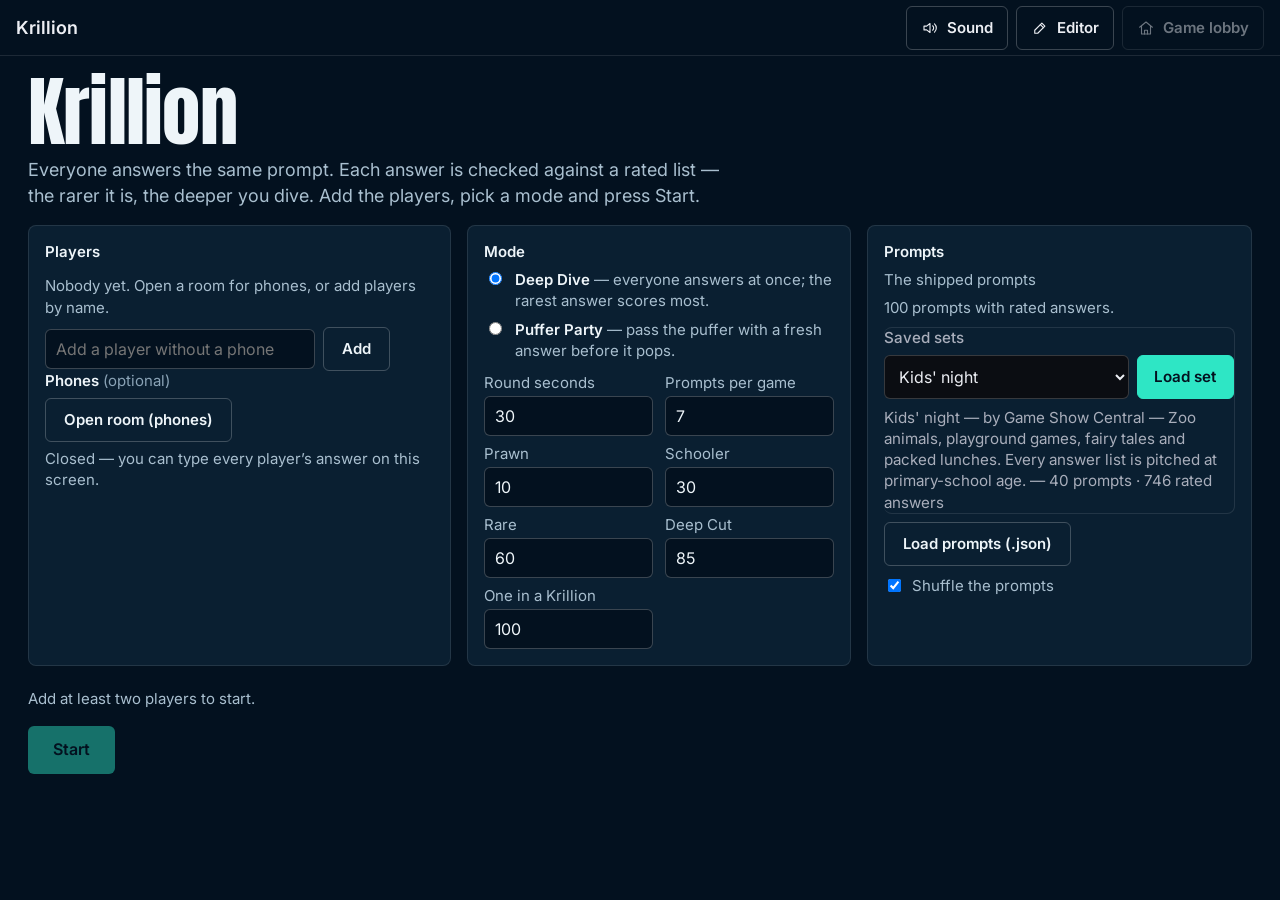
==== index.html @ b90cae28 "chore: import Krillion from Game-Show-Central @9c9d5ec as a standalone baseline Game files moved to " ====
<!DOCTYPE html>
<html lang="en">
<head>
  <meta charset="UTF-8">
  <meta name="viewport" content="width=device-width, initial-scale=1.0">
  <title>Krillion</title>
  <meta name="description" content="A party game of rare answers: everyone answers the same prompt and every answer is graded against a rated list, from Prawn to One in a Krillion. Phones optional. Bring your own prompts as JSON.">
  <link rel="preconnect" href="https://fonts.googleapis.com">
  <link rel="preconnect" href="https://fonts.gstatic.com" crossorigin>
  <link href="https://fonts.googleapis.com/css2?family=Anton&family=Inter:wght@400;500;600&display=swap" rel="stylesheet">
  <link rel="stylesheet" href="shared/theme.css">
  <link rel="stylesheet" href="css/kr.css">
  <link rel="stylesheet" href="css/kr-phone.css">
</head>
<body data-gsc-game="krillion">

  <header class="kr-bar gsc-toolbar">
    <h1 class="kr-bar-title gsc-toolbar-title">Krillion</h1>
    <div class="kr-bar-actions gsc-toolbar-actions">
      <span id="kr-room-chip" class="kr-chip hidden"></span>
      <button id="btn-sound" class="kr-btn kr-btn-line kr-bar-btn gsc-toolbar-btn" type="button" aria-pressed="true">Sound</button>
      <button id="btn-editor" class="kr-btn kr-btn-line kr-bar-btn gsc-toolbar-btn" type="button">Editor</button>
      <button id="btn-game-lobby" class="kr-btn kr-btn-line kr-bar-btn gsc-toolbar-btn" type="button">Game lobby</button>
    </div>
  </header>

  <p id="kr-error" class="kr-error hidden" role="alert"></p>

  <main id="kr-main">

    <!-- ===================== Setup ===================== -->
    <section id="screen-setup" class="kr-screen kr-setup">
      <div class="kr-setup-head">
        <h2 class="kr-hero">Krillion</h2>
        <p class="kr-lede">Everyone answers the same prompt. Each answer is checked against a rated list &mdash;
          the rarer it is, the deeper you dive. Add the players, pick a mode and press Start.</p>
      </div>

      <div class="kr-setup-cols">
        <div class="kr-panel">
          <h3 class="kr-label">Players <span id="kr-player-count" class="kr-count"></span></h3>
          <ul id="kr-player-list" class="kr-player-list"></ul>
          <form id="kr-add-form" class="kr-inline" autocomplete="off">
            <label class="visually-hidden" for="kr-add-name">Add a player without a phone</label>
            <input id="kr-add-name" class="kr-field" type="text" maxlength="24" placeholder="Add a player without a phone">
            <button class="kr-btn kr-btn-line" type="submit">Add</button>
          </form>
          <h3 class="kr-label">Phones <span class="kr-quiet">(optional)</span></h3>
          <div id="kr-room-controls" class="kr-inline">
            <button id="btn-open-room" class="kr-btn kr-btn-line" type="button">Open room (phones)</button>
          </div>
          <p id="kr-room-status" class="kr-hint">Closed &mdash; you can type every player&rsquo;s answer on this screen.</p>
          <p id="kr-join-note" class="kr-hint hidden">Players open <span id="kr-join-url" class="kr-mono"></span></p>
        </div>

        <div class="kr-panel">
          <h3 class="kr-label">Mode</h3>
          <div class="kr-modes" role="radiogroup" aria-label="Mode">
            <label class="kr-mode"><input id="kr-mode-deep" type="radio" name="kr-mode" value="deepDive">
              <span><strong>Deep Dive</strong> &mdash; everyone answers at once; the rarest answer scores most.</span></label>
            <label class="kr-mode"><input id="kr-mode-puffer" type="radio" name="kr-mode" value="puffer">
              <span><strong>Puffer Party</strong> &mdash; pass the puffer with a fresh answer before it pops.</span></label>
          </div>
          <div id="kr-rules-deep" class="kr-rules">
            <label class="kr-num">Round seconds <input id="kr-set-seconds" class="kr-field" type="number" min="5" max="300" inputmode="numeric"></label>
            <label class="kr-num">Prompts per game <input id="kr-set-prompts" class="kr-field" type="number" min="1" max="50" inputmode="numeric"></label>
          </div>
          <div id="kr-set-points" class="kr-rules kr-points" aria-label="Points per tier"></div>
          <div id="kr-rules-puffer" class="kr-rules hidden">
            <label class="kr-num">Hearts <input id="kr-set-hearts" class="kr-field" type="number" min="1" max="9" inputmode="numeric"></label>
            <label class="kr-num">Most hearts <input id="kr-set-max" class="kr-field" type="number" min="1" max="9" inputmode="numeric"></label>
            <label class="kr-num">Clock starts at (s) <input id="kr-set-start" class="kr-field" type="number" min="2" max="120" inputmode="numeric"></label>
            <label class="kr-num">Shortest clock (s) <input id="kr-set-floor" class="kr-field" type="number" min="1" max="120" inputmode="numeric"></label>
            <label class="kr-num">Meter for a heart <input id="kr-set-meter" class="kr-field" type="number" min="1" max="1000" inputmode="numeric"></label>
            <label class="kr-num">Round cap (0 = none) <input id="kr-set-cap" class="kr-field" type="number" min="0" max="200" inputmode="numeric"></label>
          </div>
        </div>

        <div class="kr-panel">
          <h3 class="kr-label">Prompts</h3>
          <p id="kr-source" class="kr-hint">Loading prompts&hellip;</p>
          <p id="kr-prompt-count" class="kr-hint"></p>
          <div id="kr-library" class="kr-library"></div>
          <div class="kr-inline">
            <button id="btn-load-json" class="kr-btn kr-btn-line" type="button">Load prompts (.json)</button>
            <input id="kr-file" class="visually-hidden" type="file" accept="application/json,.json">
          </div>
          <label class="kr-check"><input id="kr-set-shuffle" type="checkbox"> Shuffle the prompts</label>
        </div>
      </div>

      <p id="kr-setup-warn" class="kr-hint kr-warn" role="status"></p>
      <div class="kr-actions">
        <button id="btn-resume" class="kr-btn kr-btn-line kr-btn-lg hidden" type="button">Resume the game</button>
        <button id="btn-start" class="kr-btn kr-btn-primary kr-btn-lg" type="button">Start</button>
      </div>
    </section>

    <!-- ===================== Deep Dive: the prompt before the clock ===================== -->
    <section id="screen-intro" class="kr-screen kr-center hidden">
      <p id="kr-intro-round" class="kr-meta">&nbsp;</p>
      <p id="kr-intro-text" class="kr-prompt">&nbsp;</p>
      <p class="kr-hint">Read the prompt out, then start the clock. Every answer stays hidden until the round closes.</p>
      <div class="kr-actions">
        <button id="btn-open" class="kr-btn kr-btn-primary kr-btn-lg" type="button">Start the clock</button>
        <button id="btn-swap" class="kr-btn kr-btn-line" type="button">Different prompt</button>
        <button id="btn-intro-undo" class="kr-btn kr-btn-line" type="button" data-gsc-icon="undo">Undo</button>
        <button id="btn-intro-finish" class="kr-btn kr-btn-quiet" type="button">End game</button>
      </div>
    </section>

    <!-- ===================== Deep Dive: answers coming in ===================== -->
    <section id="screen-prompt" class="kr-screen hidden">
      <div class="kr-prompt-row">
        <div class="kr-prompt-main">
          <p id="kr-prompt-round" class="kr-meta">&nbsp;</p>
          <p id="kr-prompt-text" class="kr-prompt">&nbsp;</p>
        </div>
        <div class="kr-clock-box">
          <p id="kr-clock" class="kr-clock" aria-live="off">30</p>
          <div class="kr-clock-track"><div id="kr-clock-bar" class="kr-clock-bar"></div></div>
          <p id="kr-answered" class="kr-answered" role="status" aria-live="polite">0 / 0 answered</p>
        </div>
      </div>
      <ul id="kr-chips" class="kr-chips" aria-label="Who has answered"></ul>
      <aside id="kr-plist-box" class="kr-list hidden" aria-label="The rated answer list">
        <h3 class="kr-label">The rated list <span class="kr-quiet">&mdash; everyone on a shared screen can see this</span></h3>
        <ul id="kr-plist" class="kr-list-items"></ul>
      </aside>
      <form id="kr-type-form" class="kr-type" autocomplete="off">
        <label class="kr-type-label" for="kr-type-who">Type an answer for</label>
        <select id="kr-type-who" class="kr-field"></select>
        <label class="visually-hidden" for="kr-type-text">Their answer</label>
        <input id="kr-type-text" class="kr-field kr-type-text" type="text" maxlength="40" spellcheck="false" placeholder="Their answer">
        <button class="kr-btn kr-btn-line" type="submit">Lock it in</button>
        <label class="kr-check"><input id="kr-hide-typing" type="checkbox"> Hide what I type</label>
      </form>
      <div class="kr-actions">
        <button id="btn-close" class="kr-btn kr-btn-primary kr-btn-lg" type="button">Close the answers</button>
        <button id="btn-pause" class="kr-btn kr-btn-line" type="button">Pause the clock</button>
        <button id="btn-plist" class="kr-btn kr-btn-line" type="button" aria-pressed="false">Show the rated list</button>
        <button id="btn-prompt-undo" class="kr-btn kr-btn-line" type="button" data-gsc-icon="undo">Undo</button>
        <button id="btn-prompt-finish" class="kr-btn kr-btn-quiet" type="button">End game</button>
      </div>
    </section>

    <!-- ===================== Deep Dive: judge, then surface to abyss ===================== -->
    <section id="screen-reveal" class="kr-screen hidden">
      <div class="kr-reveal-head">
        <p id="kr-reveal-text" class="kr-prompt-sm">&nbsp;</p>
        <p id="kr-reveal-state" class="kr-meta" role="status" aria-live="polite">&nbsp;</p>
        <p id="kr-tally" class="kr-tally">&nbsp;</p>
      </div>
      <div class="kr-reveal-body">
        <section id="kr-queue-box" class="kr-queue hidden" aria-label="Judge's review">
          <h3 class="kr-label">Not on the list &mdash; your ruling <span id="kr-queue-count" class="kr-count"></span></h3>
          <ul id="kr-queue" class="kr-queue-list"></ul>
        </section>
        <ol id="kr-groups" class="kr-groups" aria-label="Answers"></ol>
        <aside id="kr-list-box" class="kr-list hidden" aria-label="The rated answer list">
          <h3 class="kr-label">The rated list</h3>
          <ul id="kr-list" class="kr-list-items"></ul>
        </aside>
      </div>
      <div id="kr-reef" class="kr-reef kr-reef-strip" aria-label="Depth"></div>
      <div class="kr-actions">
        <button id="btn-reveal" class="kr-btn kr-btn-primary kr-btn-lg" type="button">Reveal the next answer</button>
        <button id="btn-list" class="kr-btn kr-btn-line" type="button" aria-pressed="false">Show the rated list</button>
        <button id="btn-reveal-undo" class="kr-btn kr-btn-line" type="button" data-gsc-icon="undo">Undo</button>
        <button id="btn-reveal-finish" class="kr-btn kr-btn-quiet" type="button">End game</button>
      </div>
    </section>

    <!-- ===================== Deep Dive: depth board ===================== -->
    <section id="screen-depth" class="kr-screen hidden">
      <div class="kr-depth-head">
        <h2 id="kr-depth-title" class="kr-title">Depth board</h2>
        <p id="kr-depth-sub" class="kr-meta">&nbsp;</p>
        <p id="kr-depth-tally" class="kr-tally">&nbsp;</p>
      </div>
      <div id="kr-depth-reef" class="kr-reef kr-reef-full" aria-label="Depth board" aria-live="polite"></div>
      <div class="kr-actions">
        <button id="btn-next-prompt" class="kr-btn kr-btn-primary kr-btn-lg" type="button">Next prompt</button>
        <button id="btn-depth-undo" class="kr-btn kr-btn-line" type="button" data-gsc-icon="undo">Undo</button>
        <button id="btn-depth-finish" class="kr-btn kr-btn-quiet" type="button">End game</button>
      </div>
    </section>

    <!-- ===================== Puffer Party ===================== -->
    <section id="screen-puffer" class="kr-screen hidden">
      <div class="kr-puffer">
        <div id="kr-ring" class="kr-ring" aria-label="The ring">
          <div class="kr-ring-centre">
            <p id="kr-pclock" class="kr-clock">12</p>
            <p id="kr-pholder" class="kr-pholder" aria-live="polite">&nbsp;</p>
          </div>
        </div>
        <div class="kr-puffer-side">
          <p id="kr-pround" class="kr-meta">&nbsp;</p>
          <p id="kr-ptext" class="kr-prompt-sm">&nbsp;</p>
          <p id="kr-pnotice" class="kr-notice" role="status" aria-live="polite">&nbsp;</p>
          <div id="kr-pending" class="kr-pending hidden">
            <p id="kr-pending-text" class="kr-pending-text">&nbsp;</p>
            <div id="kr-pending-tiers" class="kr-tier-buttons"></div>
          </div>
          <form id="kr-ptype-form" class="kr-inline" autocomplete="off">
            <label class="visually-hidden" for="kr-ptype-text">The holder's answer</label>
            <input id="kr-ptype-text" class="kr-field" type="text" maxlength="40" spellcheck="false" placeholder="Type the holder's answer">
            <button class="kr-btn kr-btn-line" type="submit">Submit</button>
          </form>
          <h3 class="kr-label">Used this round <span id="kr-used-count" class="kr-count"></span></h3>
          <ul id="kr-used" class="kr-used"></ul>
        </div>
      </div>
      <div class="kr-actions">
        <button id="btn-pstart" class="kr-btn kr-btn-primary kr-btn-lg" type="button">Start the clock</button>
        <button id="btn-pnext" class="kr-btn kr-btn-primary kr-btn-lg" type="button">Next round</button>
        <button id="btn-pop" class="kr-btn kr-btn-danger" type="button">Pop</button>
        <button id="btn-ppause" class="kr-btn kr-btn-line" type="button">Pause the clock</button>
        <button id="btn-pundo" class="kr-btn kr-btn-line" type="button" data-gsc-icon="undo">Undo</button>
        <button id="btn-pfinish" class="kr-btn kr-btn-quiet" type="button">End game</button>
      </div>
    </section>

    <!-- ===================== Result ===================== -->
    <section id="screen-result" class="kr-screen kr-center hidden">
      <p id="kr-result-kicker" class="kr-meta">&nbsp;</p>
      <h2 id="kr-winner" class="kr-hero">&nbsp;</h2>
      <p id="kr-winner-sub" class="kr-lede">&nbsp;</p>
      <ol id="kr-standings" class="kr-standings" aria-live="polite"></ol>
      <div class="kr-actions">
        <button id="btn-new-game" class="kr-btn kr-btn-primary kr-btn-lg" type="button">New game</button>
        <button id="btn-result-undo" class="kr-btn kr-btn-line" type="button" data-gsc-icon="undo">Undo</button>
      </div>
    </section>

    <!-- ===================== Editor ===================== -->
    <section id="screen-editor" class="kr-screen kr-editor hidden" role="dialog" aria-label="Prompt editor" aria-modal="false">
      <div class="kr-editor-bar">
        <h2 class="kr-label kr-editor-title">Prompt editor</h2>
        <div class="kr-inline">
          <button id="btn-editor-use" class="kr-btn kr-btn-primary" type="button">Use in game</button>
          <button id="btn-editor-download" class="kr-btn kr-btn-line" type="button">Download JSON</button>
          <button id="btn-editor-library" class="kr-btn kr-btn-line" type="button">Download for the library</button>
          <button id="btn-editor-import" class="kr-btn kr-btn-line" type="button">Import judged answers</button>
          <button id="btn-editor-reset" class="kr-btn kr-btn-quiet" type="button">Reset to shipped</button>
          <button id="btn-editor-blank" class="kr-btn kr-btn-quiet" type="button">Start blank</button>
          <button id="btn-editor-close" class="kr-btn kr-btn-quiet" type="button">Close</button>
        </div>
      </div>
      <p id="kr-editor-msg" class="kr-error hidden" role="alert"></p>
      <p id="kr-editor-warn" class="kr-hint" role="status"></p>
      <pre id="kr-editor-manifest" class="kr-manifest hidden" aria-label="Manifest line to paste"></pre>
      <div class="kr-editor-grid">
        <div class="kr-editor-col">
          <label class="kr-num">Title <input id="kr-ed-title" class="kr-field" type="text" maxlength="80"></label>
          <label class="kr-num">Mode
            <select id="kr-ed-mode" class="kr-field"><option value="deepDive">Deep Dive</option><option value="puffer">Puffer Party</option></select></label>
          <label class="kr-num">Round seconds <input id="kr-ed-seconds" class="kr-field" type="number" min="5" max="300"></label>
          <label class="kr-num">Prompts per game <input id="kr-ed-prompts" class="kr-field" type="number" min="1" max="50"></label>
          <h3 class="kr-label">Prompts <span id="kr-ed-count" class="kr-count"></span></h3>
          <ol id="kr-ed-list" class="kr-ed-list"></ol>
          <div class="kr-inline">
            <button id="btn-ed-add-prompt" class="kr-btn kr-btn-line kr-btn-sm" type="button">Add a prompt</button>
            <button id="btn-ed-del-prompt" class="kr-btn kr-btn-danger kr-btn-sm" type="button">Delete this prompt</button>
          </div>
        </div>
        <div class="kr-editor-col kr-editor-wide">
          <label class="kr-num">Prompt <input id="kr-ed-text" class="kr-field" type="text" maxlength="120"></label>
          <label class="kr-num">Category <input id="kr-ed-category" class="kr-field" type="text" maxlength="30"></label>
          <h3 class="kr-label">Rated answers <span id="kr-ed-answer-count" class="kr-count"></span></h3>
          <p class="kr-hint">One row per answer. Aliases are other spellings, comma separated. Cover every tier &mdash;
            common answers are Prawn, genuinely obscure ones are One in a Krillion.</p>
          <table class="kr-ed-table">
            <thead><tr><th scope="col">Answer</th><th scope="col">Aliases</th><th scope="col">Tier</th><th scope="col"><span class="visually-hidden">Remove</span></th></tr></thead>
            <tbody id="kr-ed-answers"></tbody>
          </table>
          <button id="btn-ed-add-answer" class="kr-btn kr-btn-line kr-btn-sm" type="button">Add an answer</button>
          <p class="kr-hint">The library workflow: press <strong>Download for the library</strong>, drop the file into
            <span class="kr-mono">games/krillion/sets/</span> and paste the line it gives you into
            <span class="kr-mono">sets/index.json</span>.</p>
        </div>
      </div>
    </section>

    <!-- ===================== Phone ===================== -->
    <section id="screen-phone" class="kr-screen kr-phone hidden">
      <div id="gsc-join"></div>
      <div id="kr-phone-card" class="kr-phone-card">
        <p id="kr-phone-kicker" class="kr-phone-kicker">Krillion</p>
        <p id="kr-phone-prompt" class="kr-phone-prompt" aria-live="polite">Waiting for the host&hellip;</p>
        <p id="kr-phone-clock" class="kr-phone-clock" aria-live="off"></p>
        <form id="kr-phone-form" class="kr-phone-form hidden" autocomplete="off">
          <label class="visually-hidden" for="kr-phone-text">Your answer</label>
          <input id="kr-phone-text" type="text" maxlength="40" autocomplete="off" spellcheck="false" placeholder="Your answer">
          <button id="btn-phone-send" class="kr-btn kr-btn-primary kr-phone-send" type="submit">Send</button>
        </form>
        <p id="kr-phone-sub" class="kr-phone-sub">&nbsp;</p>
        <div id="kr-phone-extra" class="kr-phone-extra"></div>
        <p id="kr-phone-status" class="kr-phone-status" role="status" aria-live="polite"></p>
      </div>
    </section>

  </main>

  <!-- ============ Game lobby: keep this game, or start over (docs/19 §1) ============ -->
  <div id="kr-lobby-modal" class="kr-modal-backdrop hidden">
    <div class="kr-modal" role="dialog" aria-modal="true" aria-labelledby="kr-lobby-title">
      <h2 id="kr-lobby-title" class="kr-modal-title">Back to the setup screen</h2>
      <p class="kr-modal-body">Keep the game and you can pick it up again with <strong>Resume</strong>.
        Start over clears the game in progress &mdash; the players, the prompts and the settings stay.</p>
      <div class="kr-actions kr-actions-end">
        <button id="btn-lobby-keep" class="kr-btn kr-btn-primary" type="button">Keep this game</button>
        <button id="btn-lobby-restart" class="kr-btn kr-btn-danger" type="button">Start over</button>
        <button id="btn-lobby-cancel" class="kr-btn kr-btn-quiet" type="button">Cancel</button>
      </div>
    </div>
  </div>

  <!-- ============ Title card (standalone only; the hub shows its own) ============ -->
  <div id="gsc-splash" class="kr-splash hidden" role="status" aria-live="polite">
    <p id="gsc-splash-title" class="kr-hero"></p>
    <p id="gsc-splash-sub" class="kr-lede"></p>
  </div>

  <script src="shared/room-protocol.js"></script>
  <script src="shared/room-net.js"></script>
  <script src="shared/room-host.js"></script>
  <script src="shared/room-player.js"></script>
  <script src="shared/bridge.js"></script>
  <script src="shared/library.js"></script>
  <script src="shared/icons.js"></script>
  <script src="js/kr-content.js"></script>
  <script src="js/kr-select.js"></script>
  <script src="js/kr-core.js"></script>
  <script src="js/data.js"></script>
  <script src="js/kr-sound.js"></script>
  <script src="js/kr-clock.js"></script>
  <script src="js/kr-view.js"></script>
  <script src="js/kr-party.js"></script>
  <script src="js/kr-app.js"></script>
  <script src="js/kr-editor.js"></script>
  <script src="js/kr-room.js"></script>
  <script src="js/kr-phone.js"></script>
</body>
</html>
---- shared/theme.css ----
/* ============================================================
   Game Show Central — shared design tokens (design system v3)
   Every page (hub + games) loads this first, then its own sheet.

   v3 (docs/21-ui-cleanup-brief.md) keeps EVERY v1/v2 token and class
   NAME — fifteen games depend on them — and changes the VALUES to a
   quiet, editorial broadcast look: a flat dark stage with at most 6 %
   of the game's tint, one flat surface level with a 10 % white
   hairline, 8 px radius, rectangular sentence-case buttons, Inter
   400/500/600 for everything except the one Anton hero per screen,
   and gold reserved for money. No blur, no glow, no gradients under
   text, no radial spotlights.

   Reference + per-game checklist: docs/design-system.md
   ============================================================ */

@import url("theme-components.css");

:root {
  /* ---------- stage ---------- */
  /* The v1 --stage-* names stay. Games still set --stage-deep/--stage-night
     in their own :root; v3 no longer paints them as a spotlight — the body
     is a flat --stage-bg (see Base). */
  --stage-deep: #0b0d12;
  --stage-night: #0b0d12;
  --stage-card: #151820;
  --stage-glow: #0b0d12;   /* v3: no glow; kept so old references resolve */
  --stage-accent: #2f5fe0;
  --stage-base: #0b0d12;   /* the one neutral every stage is mixed from */

  /* ---------- ink ---------- */
  --ink: #eceef3;          /* 16.7:1 on the stage */
  --ink-dim: #a9aebb;      /*  8.0:1 on a surface */
  --ink-mute: #8b919f;     /*  5.6:1 on a surface */
  --ink-faint: rgba(255, 255, 255, 0.28); /* borders only, never text */

  /* ---------- signal colours ---------- */
  /* Gold is for money, and from v3 on for nothing else. */
  --gold: #ffcc4d;
  --gold-deep: #d9a437;
  --gold-text: #ffd35e;
  --red: #ff6b6b;
  --green: #51d88a;
  --amber: #ffb347;

  /* ---------- accents (per game; see the blocks below) ---------- */
  --accent: #2f5fe0;
  --accent-2: #8fb0ff;
  --accent-ink: #ffffff;

  /* ---------- surfaces: ONE level ---------- */
  --surface: #151820;                 /* one step lighter than the stage */
  --hairline: rgba(255, 255, 255, 0.10);
  --panel: var(--surface);            /* v2 name, now opaque and flat */
  --panel-strong: #1b1f28;            /* the selected / in-play surface */
  --panel-line: var(--hairline);
  --panel-blur: 0px;                  /* v2 name; v3 never blurs */
  --well: rgba(255, 255, 255, 0.03);  /* a list row inside a surface */
  --line: var(--hairline);

  /* ---------- shape ---------- */
  --radius-sm: 6px;     /* buttons, inputs, tags */
  --radius: 8px;        /* surfaces */
  --radius-lg: 8px;     /* v2 name; v3 has one surface radius */
  --radius-xl: 8px;
  --radius-pill: 999px; /* status dots only */

  --shadow-panel: none;
  --shadow-lift: none;
  --shadow-inset: none;

  /* ---------- type ---------- */
  --font-display: "Anton", "Haettenschweiler", "Arial Narrow Bold", Impact, sans-serif;
  --font-ui: "Inter", system-ui, -apple-system, "Segoe UI", sans-serif;
  --fs-hero: clamp(56px, 7.5vw, 120px);  /* the ONE Anton hero word */
  --fs-display: clamp(36px, 4vw, 60px);  /* Anton: a money amount, a card name */
  --fs-title: clamp(20px, 1.6vw, 24px);  /* Inter 600 headings */
  --fs-body: clamp(16px, 1.25vw, 19px);
  --fs-ui: clamp(15px, 1.1vw, 16px);
  --fs-micro: 14px;                      /* a label naming a control group */
  --track-display: 0;
  --track-eyebrow: 0;

  /* ---------- motion ---------- */
  --duration: 160ms;
  --dur-fast: 120ms;
  --dur: 200ms;
  --dur-slow: 420ms;
  --ease-out: cubic-bezier(0.2, 0.8, 0.2, 1);
  --ease-spring: cubic-bezier(0.2, 0.8, 0.2, 1); /* v3: no overshoot */

  --tap: 56px;
  --focus: #9ec1ff;   /* not gold: gold is money */
}

/* ============================================================
   Per-game accent — one block per registry id, keyed on the
   `data-gsc-game` ATTRIBUTE so a sub-tree (the hub's shell bar, the
   splash card) can wear another game's accent. These blocks are the
   ONLY source of a game's accent. v3 uses --accent for exactly: the
   active state, the primary button, one rule or underline.
   --stage-glow is still set so old references resolve, but v3 paints
   nothing from it.
   ============================================================ */

[data-gsc-game="hub"] {
  --accent: #2f5fe0; --accent-2: #8fb0ff; --accent-ink: #ffffff;
  --stage-glow: #0b0d12;
}
[data-gsc-game="jeopardy"] {
  --accent: #2b34ff; --accent-2: #ffcc4d; --accent-ink: #ffffff;
  --stage-glow: #0a1158;
}
[data-gsc-game="family-feud"] {
  --accent: #e21b3c; --accent-2: #ffcc4d; --accent-ink: #ffffff;
  --stage-glow: #10306b;
}
[data-gsc-game="wheel-of-fortune"] {
  --accent: #9d4edd; --accent-2: #2ec4b6; --accent-ink: #ffffff;
  --stage-glow: #3d1268;
}
[data-gsc-game="weakest-link"] {
  --accent: #7c99b6; --accent-2: #d33; --accent-ink: #06101a;
  --stage-glow: #16222e;
}
[data-gsc-game="millionaire"] {
  --accent: #3346c8; --accent-2: #a06bff; --accent-ink: #ffffff;
  --stage-glow: #141c63;
}
[data-gsc-game="price-is-right"] {
  /* White on this red is only 4.2:1, so the ink on the accent is near-black. */
  --accent: #e63946; --accent-2: #ffd23f; --accent-ink: #1a0206;
  --stage-glow: #123a86;
}
[data-gsc-game="pyramid"] {
  /* v3: gold is money, so Pyramid leads with teal. --accent-2 (gold) is used
     only for Winner’s Circle money. Dark ink on the teal is 7.9:1. */
  --accent: #2ec4b6; --accent-2: #f4b400; --accent-ink: #04201d;
  --stage-glow: #0b3b3c;
}
[data-gsc-game="deal-or-no-deal"] {
  --accent: #b5121b; --accent-2: #f2c14e; --accent-ink: #ffffff;
  --stage-glow: #4a0810;
}
[data-gsc-game="password"] {
  /* v3: gold is for money, so Password leads with the show's blue. The ink on
     #7aa2ff is dark (7.2:1). --accent-2 #f2c94c is Lightning Round money only. */
  --accent: #7aa2ff; --accent-2: #f2c94c; --accent-ink: #0b1430;
  --stage-glow: #0b0d12;
}
[data-gsc-game="chain-reaction"] {
  /* White on the pink is only 3.5:1, so the ink is a near-black plum (5.4:1).
     --accent-2 is the electric blue LIFTED to #4d7bff: the brand's #0f3bd9 is
     2.5:1 on the stage — use #0f3bd9 as a fill (white on it 7.9:1), not ink. */
  --accent: #ff2e88; --accent-2: #4d7bff; --accent-ink: #2a0213;
  --stage-glow: #10276e;
}
[data-gsc-game="the-chase"] {
  /* White on the red is 5.7:1. The red itself is 3.4:1 on the stage — fine
     for fills and rules (the >=3:1 non-text threshold), never for text. */
  --accent: #d10000; --accent-2: #6aa8ff; --accent-ink: #ffffff;
  --stage-glow: #04143a;
}
[data-gsc-game="one-vs-100"] {
  /* White on the cyan is 1.9:1. */
  --accent: #19c9ff; --accent-2: #ffcc4d; --accent-ink: #04161d;
  --stage-glow: #062a3d;
}
[data-gsc-game="press-your-luck"] {
  /* White on the pink is 3.2:1. */
  --accent: #ff3ea5; --accent-2: #ffe14d; --accent-ink: #2b0217;
  --stage-glow: #2a0b45;
}
[data-gsc-game="match-game"] {
  /* White on the orange is 2.3:1. */
  --accent: #ff8c1a; --accent-2: #e6b800; --accent-ink: #2a1403;
  --stage-glow: #3b1f0e;
}
[data-gsc-game="krillion"] {
  /* Bioluminescent teal on deep ocean; white on the teal is 1.6:1. */
  --accent: #2ee6c5; --accent-2: #ff6b57; --accent-ink: #03111f;
  --stage-glow: #03111f;
}

/* ============================================================
   Base
   ============================================================ */

* { box-sizing: border-box; }

html, body { margin: 0; padding: 0; }

body {
  min-height: 100vh;
  font-family: var(--font-ui);
  font-weight: 400;
  color: var(--ink);
  /* v3 stage: flat — the neutral base with 5 % of the game accent. No radial
     spotlight, no vignette. Declared on the body so it resolves against THIS
     body's --accent. */
  --stage-bg: color-mix(in srgb, var(--accent) 5%, var(--stage-base));
  background: var(--stage-bg);
}

/* ============ Utilities ============ */

.hidden { display: none !important; }

.visually-hidden {
  position: absolute;
  width: 1px; height: 1px;
  margin: -1px; padding: 0;
  overflow: hidden;
  clip: rect(0 0 0 0);
  white-space: nowrap;
  border: 0;
}

.error-msg { color: var(--red); font-size: 0.95rem; margin: 0.5rem 0 0; }
.hint-msg { color: var(--ink-dim); font-size: 0.95rem; margin: 0.4rem 0 0; }

/* ============ Type utilities ============ */

/* Anton is for the ONE hero word per screen: a game name, a money amount,
   the room code. It keeps its source case and normal tracking. */
.gsc-hero, .gsc-display {
  font-family: var(--font-display);
  font-weight: 400;
  letter-spacing: 0;
  line-height: 0.95;
  text-transform: none;
  margin: 0;
}

.gsc-hero { font-size: var(--fs-hero); }
.gsc-display { font-size: var(--fs-display); }

/* v3: a title is Inter 600, not Anton. */
.gsc-title {
  font-family: var(--font-ui);
  font-weight: 600;
  font-size: var(--fs-title);
  line-height: 1.2;
  letter-spacing: 0;
  text-transform: none;
  margin: 0;
}

/* v3: the eyebrow is a quiet group label (sentence case, no tracking).
   Prefer deleting a decorative eyebrow to styling it. */
.gsc-eyebrow {
  margin: 0;
  font-size: var(--fs-micro);
  font-weight: 500;
  text-transform: none;
  letter-spacing: 0;
  color: var(--ink-dim);
}

.gsc-body { font-size: var(--fs-body); line-height: 1.5; margin: 0; }
.gsc-dim { color: var(--ink-dim); }
.gsc-mute { color: var(--ink-mute); }

:focus-visible {
  outline: 2px solid var(--focus);
  outline-offset: 2px;
}

/* ============ Buttons (v1 names, v3 look) ============ */

.btn {
  display: inline-flex;
  align-items: center;
  justify-content: center;
  gap: 0.45em;
  min-height: 44px;              /* host controls are 44–48 px (docs/21 rule 4) */
  padding: 0.5em 1em;
  font-family: var(--font-ui);
  font-size: 15px;
  font-weight: 600;
  line-height: 1.2;
  text-transform: none;
  letter-spacing: 0;
  text-decoration: none;
  color: var(--ink);
  background: transparent;
  border: 1px solid rgba(255, 255, 255, 0.22);
  border-radius: var(--radius-sm);
  cursor: pointer;
  transition: background-color var(--dur-fast) linear, border-color var(--dur-fast) linear;
}

.btn:hover { background-color: rgba(255, 255, 255, 0.06); }
.btn:focus-visible { outline: 2px solid var(--focus); outline-offset: 2px; }

/* .btn-gold is the v1 name for the PRIMARY button. v3: accent fill, not gold. */
.btn-gold {
  color: var(--accent-ink);
  background-color: var(--accent);
  border-color: var(--accent);
}
.btn-gold:hover { background-color: color-mix(in srgb, var(--accent) 88%, white); }

.btn-ghost { color: var(--ink); background-color: transparent; border-color: rgba(255, 255, 255, 0.22); }
.btn-ghost:hover { border-color: rgba(255, 255, 255, 0.4); }

.btn-danger { color: var(--red); background-color: transparent; border-color: rgba(255, 107, 107, 0.6); }
.btn-danger:hover { background-color: rgba(255, 107, 107, 0.08); }

.btn-big { min-height: 48px; font-size: 1rem; padding: 0.6em 1.4em; }
/* v1 name kept; v3 host controls never drop under 44 px or 15 px (consistency pass). */
.btn-small { min-height: 44px; font-size: 15px; padding: 0.4em 0.9em; }
.btn-tap { min-height: var(--tap); font-size: 1rem; }

.btn:disabled { opacity: 0.45; cursor: not-allowed; }

/* A primary that cannot be pressed yet is not "the" primary: it reads as a
   disabled outline, so an action row never shows two filled buttons. */
.btn-gold:disabled,
.gsc-btn-primary:disabled { color: var(--ink); background-color: transparent; border-color: rgba(255, 255, 255, 0.22); }

/* An inline SVG from shared/icons.js inside any button. */
.btn .gsc-icon, .gsc-btn .gsc-icon { flex: 0 0 auto; }

/* ============ Fields ============ */

.field { display: block; margin: 0 0 1rem; }

.field-label {
  display: block;
  font-size: 0.9rem;
  font-weight: 500;
  text-transform: none;
  letter-spacing: 0;
  color: var(--ink-dim);
  margin: 0 0 0.4rem;
}

.field-input {
  width: 100%;
  min-height: 44px;
  font-family: var(--font-ui);
  font-size: 1rem;
  color: var(--ink);
  background: var(--stage-base);
  border: 1px solid rgba(255, 255, 255, 0.18);
  border-radius: var(--radius-sm);
  padding: 0.6em 0.8em;
}

.field-input:focus-visible { outline: 2px solid var(--focus); outline-offset: 1px; border-color: var(--focus); }

/* ============ Motion ============ */

/* Every v3 animation is declared inside `prefers-reduced-motion:
   no-preference` (theme-components.css). This block is the safety net for
   game sheets that have not been converted yet. */
@media (prefers-reduced-motion: reduce) {
  *,
  *::before,
  *::after {
    animation-duration: 0.001ms !important;
    animation-iteration-count: 1 !important;
    transition-duration: 0.001ms !important;
    scroll-behavior: auto !important;
  }
}
---- css/kr.css ----
/* ============================================================
   Krillion — host screens (docs/21 look: flat dark stage, one
   accent, hairline surfaces, Inter sentence case, one Anton hero
   per screen, no glows, gradients, blur or emoji).
   Game-specific colours only; the per-game accent block lives in
   shared/theme.css (the hub agent adds it). Plain values stand in
   where a v3 token does not exist yet.
   ============================================================ */

:root {
  --kr-stage: #03111f;
  --kr-surface: #0a1f31;
  --kr-surface-2: #0f2a40;
  --kr-line: rgba(255, 255, 255, 0.1);
  --kr-line-strong: rgba(255, 255, 255, 0.22);
  --kr-ink: #eef5f9;          /* 17.3:1 on the stage */
  --kr-dim: #a9bfcf;          /* 10.0:1 */
  --kr-mute: #8aa3b6;         /* 7.2:1 (5.6:1 on the raised surface) */
  --kr-accent: #2ee6c5;       /* 12.0:1 — the one accent */
  --kr-accent-ink: #03111f;
  --kr-coral: #ff6b57;        /* misses and the pop, 6.8:1 */
  --kr-radius: 8px;
  --kr-radius-sm: 6px;
}

body {
  --stage-bg: var(--kr-stage);
  background: var(--kr-stage);
  background-attachment: scroll;
  color: var(--kr-ink);
  font-family: var(--font-ui);
  font-size: 16px;
  min-height: 100vh;
  display: flex;
  flex-direction: column;
}

/* ============ Toolbar ============ */

.kr-bar {
  display: flex;
  align-items: center;
  gap: 16px;
  height: 64px;
  padding: 0 20px;
  border-bottom: 1px solid var(--kr-line);
  flex: 0 0 auto;
}
.kr-bar-title { margin: 0; font-size: 18px; font-weight: 600; }
.kr-bar-actions { margin-left: auto; display: flex; align-items: center; gap: 8px; }
/* Toolbar: Sound · Editor · Game lobby, icon + label, 44 px (docs/21 rule 9). */
.kr-bar-btn { display: inline-flex; align-items: center; gap: 8px; min-height: 44px; padding: 0 14px; }
.kr-bar-btn .gsc-icon { flex: 0 0 auto; }
.kr-chip {
  font-size: 15px; color: var(--kr-dim); padding: 4px 10px;
  border: 1px solid var(--kr-line); border-radius: var(--kr-radius-sm);
}

/* ============ Buttons ============ */

.kr-btn {
  font: 600 15px/1.2 var(--font-ui);
  min-height: 44px;
  padding: 0 18px;
  border-radius: var(--kr-radius-sm);
  border: 1px solid transparent;
  background: transparent;
  color: var(--kr-ink);
  cursor: pointer;
}
.kr-btn:disabled { opacity: 0.45; cursor: not-allowed; }
.kr-btn:focus-visible { outline: 3px solid var(--kr-accent); outline-offset: 2px; }
.kr-btn-primary { background: var(--kr-accent); color: var(--kr-accent-ink); }
.kr-btn-line { border-color: var(--kr-line-strong); }
.kr-btn-line:hover:not(:disabled), .kr-btn-quiet:hover:not(:disabled) { border-color: var(--kr-accent); }
.kr-btn-quiet { color: var(--kr-dim); border-color: var(--kr-line); }
.kr-btn-danger { color: var(--kr-coral); border-color: rgba(255, 107, 87, 0.55); }
.kr-btn-lg { min-height: 48px; padding: 0 24px; font-size: 16px; }
.kr-btn-sm { min-height: 36px; padding: 0 12px; font-size: 15px; }
.kr-btn-tier { border-color: var(--kr-line-strong); }
.kr-btn-tier[aria-pressed="true"], .kr-btn-danger[aria-pressed="true"] {
  background: var(--kr-accent); color: var(--kr-accent-ink); border-color: var(--kr-accent);
}
.kr-btn-danger[aria-pressed="true"] { background: var(--kr-coral); border-color: var(--kr-coral); }

/* ============ Type ============ */

.kr-hero {
  margin: 0;
  font-family: var(--font-display);
  font-weight: 400;
  font-size: clamp(56px, 6vw, 96px);
  line-height: 0.95;
  letter-spacing: -0.01em;
  text-transform: none;
}
.kr-title { margin: 0; font-size: 28px; font-weight: 600; }
.kr-lede { margin: 0; color: var(--kr-dim); font-size: 18px; line-height: 1.45; max-width: 64ch; }
.kr-label { margin: 0 0 8px; font-size: 15px; font-weight: 600; color: var(--kr-ink); }
.kr-meta { margin: 0; color: var(--kr-dim); font-size: 16px; }
.kr-hint { margin: 6px 0 0; color: var(--kr-dim); font-size: 15px; line-height: 1.45; }
.kr-quiet { color: var(--kr-mute); font-weight: 400; }
.kr-count { color: var(--kr-mute); font-weight: 400; margin-left: 4px; }
.kr-mono { font-family: ui-monospace, "Cascadia Mono", Consolas, monospace; }
.kr-warn { min-height: 1.4em; }
.kr-error {
  margin: 8px 20px 0; padding: 8px 12px; color: var(--kr-coral); font-size: 15px;
  border: 1px solid rgba(255, 107, 87, 0.45); border-radius: var(--kr-radius-sm);
}
.kr-prompt { margin: 0; font-size: clamp(34px, 3.6vw, 52px); font-weight: 600; line-height: 1.12; }
.kr-prompt-sm { margin: 0; font-size: 24px; font-weight: 600; line-height: 1.25; }
.kr-tally { margin: 0; color: var(--kr-dim); font-size: 15px; min-height: 1.3em; }

/* ============ Screens ============ */

#kr-main { flex: 1 1 auto; display: flex; min-height: 0; }
.kr-screen {
  flex: 1 1 auto;
  display: flex;
  flex-direction: column;
  gap: 16px;
  padding: 20px 28px;
  min-height: 0;
  overflow: hidden;
}
.kr-center { justify-content: center; align-items: center; text-align: center; }
.kr-actions { display: flex; flex-wrap: wrap; gap: 10px; align-items: center; }
.kr-actions > .kr-btn { min-height: 48px; }   /* one height per action row, like .controls in every game */
.kr-center .kr-actions { justify-content: center; }
.kr-actions-end { justify-content: flex-end; }
.kr-inline { display: flex; flex-wrap: wrap; gap: 8px; align-items: center; margin-top: 8px; }

.kr-panel {
  background: var(--kr-surface);
  border: 1px solid var(--kr-line);
  border-radius: var(--kr-radius);
  padding: 16px;
  min-width: 0;
}

.kr-field {
  font: 400 16px var(--font-ui);
  color: var(--kr-ink);
  background: var(--kr-stage);
  border: 1px solid var(--kr-line-strong);
  border-radius: var(--kr-radius-sm);
  min-height: 40px;
  padding: 0 10px;
}
.kr-field:focus-visible { outline: 2px solid var(--kr-accent); outline-offset: 1px; }
.kr-secret { -webkit-text-security: disc; }
.kr-check { display: flex; gap: 8px; align-items: center; color: var(--kr-dim); font-size: 15px; margin-top: 10px; }

/* ============ Setup ============ */

.kr-setup { overflow-y: auto; }
.kr-setup-head { display: flex; flex-direction: column; gap: 8px; }
.kr-setup-cols { display: grid; grid-template-columns: 1.1fr 1fr 1fr; gap: 16px; }
.kr-player-list { list-style: none; margin: 0 0 4px; padding: 0; display: flex; flex-direction: column; gap: 4px; }
.kr-player {
  display: flex; align-items: center; gap: 10px; padding: 4px 0 4px 10px;
  border-bottom: 1px solid var(--kr-line);
}
.kr-player-name { flex: 1; font-weight: 600; }
.kr-player-kind { color: var(--kr-mute); font-size: 15px; }
.kr-modes { display: flex; flex-direction: column; gap: 8px; margin-bottom: 12px; }
.kr-mode { display: flex; gap: 10px; align-items: flex-start; font-size: 15px; color: var(--kr-dim); line-height: 1.4; }
.kr-mode strong { color: var(--kr-ink); font-weight: 600; }
.kr-rules { display: grid; grid-template-columns: 1fr 1fr; gap: 8px 12px; }
.kr-points { margin-top: 8px; }
.kr-num { display: flex; flex-direction: column; gap: 4px; font-size: 15px; color: var(--kr-dim); }
.kr-num .kr-field { width: 100%; }
.kr-library .gsc-library { border-left: 0; background: transparent; padding: 0; margin: 8px 0; }

/* ============ Prompt ============ */

.kr-prompt-row { display: grid; grid-template-columns: 1fr 220px; gap: 24px; align-items: start; }
.kr-prompt-main { display: flex; flex-direction: column; gap: 10px; }
.kr-clock-box { display: flex; flex-direction: column; align-items: flex-end; gap: 8px; }
.kr-clock {
  margin: 0; font-family: var(--font-display); font-size: 104px; line-height: 0.9;
  font-variant-numeric: tabular-nums;
}
.kr-clock.is-low { color: var(--kr-coral); }
.kr-clock-track { width: 100%; height: 4px; background: var(--kr-line); border-radius: 2px; overflow: hidden; }
.kr-clock-bar { height: 100%; width: 100%; background: var(--kr-accent); }
.kr-answered { margin: 0; color: var(--kr-dim); font-size: 18px; }
.kr-chips { list-style: none; margin: 0; padding: 0; display: flex; flex-wrap: wrap; gap: 8px; }
.kr-chip-player {
  display: flex; flex-direction: column; gap: 2px; min-width: 128px; padding: 8px 12px;
  background: var(--kr-surface); border: 1px solid var(--kr-line); border-radius: var(--kr-radius);
}
.kr-chip-player.is-done { border-color: var(--kr-accent); }
.kr-chip-name { font-weight: 600; }
.kr-chip-state { font-size: 15px; color: var(--kr-mute); }
.kr-chip-player.is-done .kr-chip-state { color: var(--kr-accent); }
.kr-type { display: flex; flex-wrap: wrap; gap: 8px; align-items: center; margin-top: auto; }
.kr-type .kr-check { margin: 0; }
.kr-type-label { color: var(--kr-dim); font-size: 15px; }
.kr-type-text { width: 300px; }

/* ============ Reveal ============ */

.kr-reveal-head { display: flex; flex-direction: column; gap: 4px; }
.kr-reveal-body { flex: 1 1 auto; min-height: 0; display: flex; gap: 16px; }
/* The judge's review (K-2): the box is bounded by the stage and only its list
   scrolls; each answer is one row, so judging never scrolls the page. */
.kr-queue {
  flex: 1 1 auto; min-height: 0; display: flex; flex-direction: column;
  background: var(--kr-surface); border: 1px solid var(--kr-line); border-radius: var(--kr-radius); padding: 12px 14px;
}
.kr-queue-list {
  list-style: none; margin: 0; padding: 0; flex: 1 1 auto; min-height: 0; overflow-y: auto;
  display: flex; flex-direction: column;
}
.kr-queue-item {
  display: grid; grid-template-columns: minmax(0, 1fr) auto 200px; gap: 12px; align-items: center;
  padding: 6px 0; border-bottom: 1px solid var(--kr-line);
}
.kr-queue-item:last-child { border-bottom: 0; }
.kr-queue-item.is-remembered .kr-queue-answer { color: var(--kr-accent); }
.kr-queue-text { display: flex; align-items: baseline; gap: 10px; min-width: 0; white-space: nowrap; overflow: hidden; }
.kr-queue-answer { font-size: 20px; font-weight: 600; overflow: hidden; text-overflow: ellipsis; flex: 0 1 auto; }
.kr-queue-who { color: var(--kr-dim); font-size: 15px; overflow: hidden; text-overflow: ellipsis; flex: 1 1 auto; }
.kr-queue-spacer { display: block; }
.kr-tier-buttons { display: flex; flex-wrap: wrap; gap: 6px; }
.kr-queue-item .kr-tier-buttons { flex-wrap: nowrap; }
.kr-remember { justify-self: start; }
#screen-reveal.is-judging .kr-groups,
#screen-reveal.is-judging .kr-reef,
#screen-reveal.is-judging .kr-list { display: none; }

.kr-groups {
  flex: 1 1 auto; list-style: none; margin: 0; padding: 0; min-height: 0;
  display: grid; grid-template-columns: repeat(4, minmax(0, 1fr)); grid-auto-rows: minmax(88px, auto);
  gap: 10px; align-content: start; overflow: hidden;
}
.kr-groups.is-tight { grid-auto-rows: minmax(70px, auto); }
.kr-group {
  display: flex; flex-direction: column; gap: 4px; padding: 10px 12px;
  background: var(--kr-surface); border: 1px solid var(--kr-line); border-radius: var(--kr-radius);
}
.kr-group-hidden { margin: auto; color: var(--kr-mute); font-size: 15px; }
.kr-group-answer { font-size: 20px; font-weight: 600; overflow-wrap: anywhere; }
.kr-group-names { color: var(--kr-dim); font-size: 15px; }
.kr-group-foot { display: flex; justify-content: space-between; align-items: center; margin-top: auto; }
.kr-group-points { font-weight: 600; font-variant-numeric: tabular-nums; }
.kr-group.is-krillion { border-color: var(--kr-accent); }
.kr-group.is-krillion .kr-group-points { color: var(--kr-accent); }
.kr-group.is-miss .kr-group-points { color: var(--kr-coral); }
.kr-badge {
  font-size: 15px; padding: 2px 8px; border: 1px solid var(--kr-line-strong); border-radius: var(--kr-radius-sm);
}
.kr-badge-miss { color: var(--kr-coral); border-color: rgba(255, 107, 87, 0.55); }
.kr-badge-miss::before { content: ""; display: inline-block; width: 0.7em; height: 0.7em; margin-right: 6px; background: currentColor; vertical-align: -0.05em; }

.kr-list {
  flex: 0 0 300px; min-height: 0; overflow-y: auto;
  background: var(--kr-surface); border: 1px solid var(--kr-line); border-radius: var(--kr-radius); padding: 14px;
}
.kr-list-items { list-style: none; margin: 0; padding: 0; display: flex; flex-direction: column; gap: 8px; }
.kr-list-row { display: flex; flex-direction: column; gap: 2px; }
.kr-list-tier { font-size: 15px; font-weight: 600; color: var(--kr-accent); }
.kr-list-words { font-size: 15px; color: var(--kr-dim); }
#screen-prompt .kr-list { flex: 0 1 auto; max-height: 180px; }

/* ============ The reef ============ */

.kr-reef {
  display: flex; gap: 12px; min-height: 0;
  background: var(--kr-surface); border: 1px solid var(--kr-line); border-radius: var(--kr-radius); padding: 10px 14px;
}
.kr-reef-strip { flex: 0 0 150px; }
.kr-reef-full { flex: 1 1 auto; }
.kr-reef-axis {
  display: flex; flex-direction: column; justify-content: space-between; padding-top: 24px;
  color: var(--kr-mute); font-size: 15px; font-variant-numeric: tabular-nums; flex: 0 0 auto; text-align: right;
}
.kr-reef-lanes { flex: 1 1 auto; display: flex; gap: 6px; min-width: 0; }
.kr-lane { flex: 1 1 0; min-width: 0; display: flex; flex-direction: column; gap: 4px; }
.kr-lane-name { font-size: 15px; font-weight: 600; text-align: center; white-space: nowrap; overflow: hidden; text-overflow: ellipsis; }
.kr-lane-water { position: relative; flex: 1 1 auto; margin-top: 16px; border-top: 1px solid var(--kr-line-strong); }
.kr-lane-line {
  position: absolute; left: 50%; top: 0; width: 2px; margin-left: -1px;
  height: calc(var(--d, 0) * 1%); background: var(--kr-line-strong);
}
.kr-lane-marker {
  position: absolute; left: 50%; bottom: -10px; transform: translateX(-50%);
  white-space: nowrap; font-size: 15px; font-variant-numeric: tabular-nums;
  padding: 0 6px; background: var(--kr-stage); border: 1px solid var(--kr-line-strong); border-radius: var(--kr-radius-sm);
}
.kr-lane.is-lead .kr-lane-line { background: var(--kr-accent); }
.kr-lane.is-lead .kr-lane-marker { border-color: var(--kr-accent); color: var(--kr-accent); }
.kr-reef-full .kr-lane-water { margin-bottom: 18px; }
.kr-reef-strip .kr-lane-water { margin-bottom: 14px; }

/* ============ Depth board and result ============ */

.kr-depth-head { display: flex; flex-direction: column; gap: 4px; }
.kr-standings { list-style: none; margin: 8px 0 0; padding: 0; width: min(560px, 100%); display: flex; flex-direction: column; }
.kr-standing { display: flex; gap: 16px; align-items: baseline; padding: 8px 0; border-bottom: 1px solid var(--kr-line); }
.kr-standing-rank { width: 2ch; color: var(--kr-mute); font-variant-numeric: tabular-nums; }
.kr-standing-name { flex: 1; text-align: left; font-weight: 600; font-size: 18px; }
.kr-standing-value { color: var(--kr-dim); font-variant-numeric: tabular-nums; }

/* ============ Puffer Party ============ */

.kr-puffer { flex: 1 1 auto; min-height: 0; display: grid; grid-template-columns: minmax(0, 1.3fr) minmax(0, 1fr); gap: 20px; }
.kr-ring {
  position: relative; min-height: 0;
  border: 1px solid var(--kr-line); border-radius: var(--kr-radius); background: var(--kr-surface);
}
.kr-ring-centre {
  position: absolute; left: 50%; top: 50%; transform: translate(-50%, -50%);
  display: flex; flex-direction: column; align-items: center; gap: 6px; text-align: center; width: 46%;
}
.kr-pholder { margin: 0; font-size: 18px; color: var(--kr-dim); }
.kr-seat {
  position: absolute; transform: translate(-50%, -50%);
  display: flex; flex-direction: column; align-items: center; gap: 3px;
  padding: 6px 10px; min-width: 120px; max-width: 170px; text-align: center; white-space: nowrap;
  background: var(--kr-stage); border: 1px solid var(--kr-line-strong); border-radius: var(--kr-radius);
}
.kr-seat.is-holder { border: 2px solid var(--kr-accent); }
.kr-seat.is-out { opacity: 0.55; border-style: dashed; }
.kr-seat-name { font-weight: 600; white-space: nowrap; overflow: hidden; text-overflow: ellipsis; max-width: 100%; }
.kr-seat-status { font-size: 15px; color: var(--kr-dim); }
.kr-seat.is-holder .kr-seat-status { color: var(--kr-accent); }
.kr-hearts { display: flex; gap: 4px; }
.kr-heart { width: 10px; height: 10px; border-radius: 50%; border: 1px solid var(--kr-coral); }
.kr-heart.is-full { background: var(--kr-coral); }
.kr-puffer-side { display: flex; flex-direction: column; gap: 10px; min-height: 0; }
.kr-notice { margin: 0; min-height: 1.4em; font-size: 18px; }
.kr-notice[data-kind="used"], .kr-notice[data-kind="invalid"], .kr-notice[data-kind="pop"] { color: var(--kr-coral); }
.kr-notice[data-kind="pass"], .kr-notice[data-kind="heart"] { color: var(--kr-accent); }
.kr-pending { padding: 12px; border: 1px solid var(--kr-accent); border-radius: var(--kr-radius); display: flex; flex-direction: column; gap: 8px; }
.kr-pending-text { margin: 0; font-weight: 600; }
.kr-used { list-style: none; margin: 0; padding: 0; overflow-y: auto; min-height: 0; flex: 1 1 auto; display: flex; flex-direction: column; gap: 4px; }
.kr-used-item { display: flex; gap: 10px; align-items: center; flex-wrap: wrap; padding: 4px 0; border-bottom: 1px solid var(--kr-line); }
.kr-used-text { flex: 1; font-weight: 600; }

/* ============ Editor ============ */

.kr-editor { overflow-y: auto; }
.kr-editor-bar { display: flex; flex-wrap: wrap; justify-content: space-between; gap: 10px; align-items: center; }
.kr-editor-title { font-size: 20px; margin: 0; }
.kr-editor-grid { display: grid; grid-template-columns: 340px minmax(0, 1fr); gap: 20px; }
.kr-editor-col { display: flex; flex-direction: column; gap: 10px; min-width: 0; }
.kr-ed-list {
  list-style: none; margin: 0; padding: 0; max-height: 360px; overflow-y: auto;
  border: 1px solid var(--kr-line); border-radius: var(--kr-radius);
}
.kr-ed-list button {
  display: block; width: 100%; text-align: left; font: 400 15px var(--font-ui); color: var(--kr-ink);
  background: transparent; border: 0; border-bottom: 1px solid var(--kr-line); padding: 8px 10px; cursor: pointer;
}
.kr-ed-list button[aria-current="true"] { background: var(--kr-surface-2); box-shadow: inset 3px 0 0 var(--kr-accent); }
.kr-ed-list .kr-ed-bad { color: var(--kr-coral); }
.kr-ed-table { width: 100%; border-collapse: collapse; }
.kr-ed-table th { text-align: left; font-size: 15px; font-weight: 600; color: var(--kr-dim); padding: 4px; }
.kr-ed-table td { padding: 3px 4px; }
.kr-ed-table .kr-field { width: 100%; }
.kr-manifest {
  margin: 0; padding: 12px; white-space: pre-wrap; font-size: 15px; color: var(--kr-ink);
  background: var(--kr-surface); border: 1px solid var(--kr-line); border-radius: var(--kr-radius);
}

/* ============ Modal and splash ============ */

.kr-modal-backdrop {
  position: fixed; inset: 0; z-index: 80; display: grid; place-items: center; padding: 16px;
  background: rgba(1, 6, 12, 0.8);
}
.kr-modal {
  width: min(500px, 100%); padding: 22px; background: var(--kr-surface);
  border: 1px solid var(--kr-line-strong); border-radius: var(--kr-radius);
}
.kr-modal-title { margin: 0 0 8px; font-size: 22px; font-weight: 600; }
.kr-modal-body { margin: 0 0 16px; color: var(--kr-dim); line-height: 1.5; }
.kr-splash {
  position: fixed; inset: 0; z-index: 90; pointer-events: none;
  display: flex; flex-direction: column; align-items: center; justify-content: center; gap: 10px;
  background: var(--kr-stage);
}

/* ============ Short screens (1280×676) ============ */

@media (max-height: 700px) {
  .kr-screen { gap: 12px; padding: 14px 24px; }
  .kr-clock { font-size: 88px; }
  .kr-prompt { font-size: clamp(30px, 3.2vw, 44px); }
  .kr-reef-strip { flex-basis: 128px; }
  .kr-groups { grid-auto-rows: minmax(76px, auto); }
}

/* ============ Motion: only what carries meaning ============ */

@media (prefers-reduced-motion: no-preference) {
  .kr-lane-line { transition: height 700ms cubic-bezier(0.16, 1, 0.3, 1); }
  .kr-clock-bar { transition: width 200ms linear; }
  .kr-group.is-new { animation: kr-surface 420ms cubic-bezier(0.16, 1, 0.3, 1) both; }
  @keyframes kr-surface {
    from { opacity: 0; transform: translateY(8px); }
    to { opacity: 1; transform: none; }
  }
}
---- css/kr-phone.css ----
/* ============================================================
   Krillion — phone screens (320–430 px portrait). Every target
   is at least 56 px tall; nothing scrolls sideways at 320 px.
   ============================================================ */

body.player-mode .kr-bar,
body.player-mode #kr-error,
body.player-mode #kr-lobby-modal,
body.player-mode #gsc-splash,
body.player-mode .kr-screen:not(.kr-phone) { display: none !important; }

body.player-mode { min-height: 100vh; }

.kr-phone { padding: 16px; gap: 12px; overflow-y: auto; }

.kr-phone-card {
  display: flex; flex-direction: column; gap: 12px;
  width: 100%; max-width: 430px; margin: 0 auto;
}

.kr-phone-kicker { margin: 0; font-size: 15px; font-weight: 600; color: var(--kr-accent); }
.kr-phone-prompt { margin: 0; font-size: 24px; font-weight: 600; line-height: 1.25; overflow-wrap: anywhere; }
.kr-phone-clock {
  margin: 0; min-height: 1.1em; font-family: var(--font-display); font-size: 48px; line-height: 1;
  font-variant-numeric: tabular-nums;
}
.kr-phone-clock.is-low { color: var(--kr-coral); }
.kr-phone-clock:empty { display: none; }

.kr-phone-form { display: flex; flex-direction: column; gap: 10px; }
.kr-phone-form input {
  font: 400 18px var(--font-ui);
  min-height: 56px; padding: 0 14px; width: 100%;
  color: var(--kr-ink); background: var(--kr-surface);
  border: 1px solid var(--kr-line-strong); border-radius: var(--kr-radius-sm);
}
.kr-phone-form input:focus-visible { outline: 3px solid var(--kr-accent); outline-offset: 1px; }
.kr-phone-send { min-height: 56px; width: 100%; font-size: 18px; }

.kr-phone-sub { margin: 0; color: var(--kr-dim); font-size: 16px; line-height: 1.45; }
.kr-phone-status { margin: 0; color: var(--kr-mute); font-size: 15px; min-height: 1.2em; }
.kr-phone-mine { margin: 0; font-size: 16px; color: var(--kr-ink); overflow-wrap: anywhere; }
.kr-phone-extra { display: flex; flex-direction: column; gap: 8px; }
.kr-phone-label { margin: 0; font-size: 15px; font-weight: 600; color: var(--kr-dim); }

.kr-phone-result {
  display: flex; flex-direction: column; gap: 6px; padding: 16px;
  background: var(--kr-surface); border: 1px solid var(--kr-accent); border-radius: var(--kr-radius);
}
.kr-phone-result.is-miss { border-color: var(--kr-coral); }
.kr-phone-tier { margin: 0; font-family: var(--font-display); font-size: 36px; line-height: 1; overflow-wrap: anywhere; }
.kr-phone-result.is-miss .kr-phone-tier { color: var(--kr-coral); }
.kr-phone-points { margin: 0; font-size: 20px; font-weight: 600; }
.kr-phone-depth { margin: 0; color: var(--kr-dim); }

.kr-phone-used, .kr-phone-standings { list-style: none; margin: 0; padding: 0; display: flex; flex-direction: column; }
.kr-phone-used li, .kr-phone-standings li {
  padding: 8px 0; border-bottom: 1px solid var(--kr-line); font-size: 16px; overflow-wrap: anywhere;
}

#gsc-join input, #gsc-join button { min-height: 56px; font-size: 18px; max-width: 100%; }
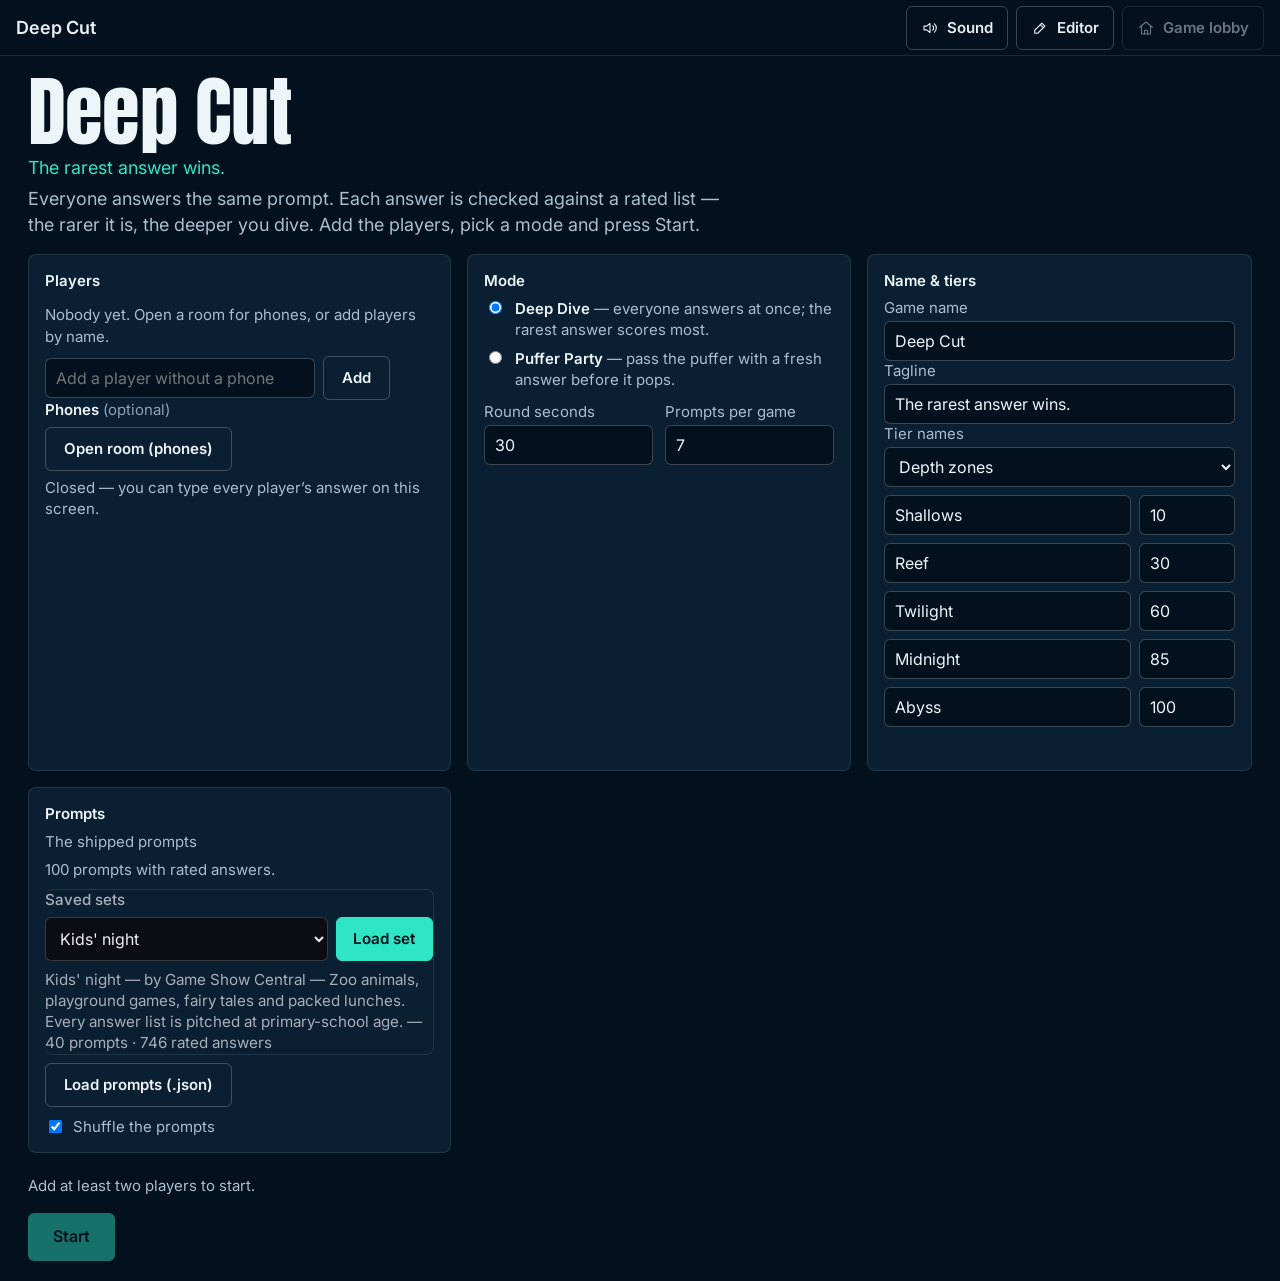
==== commit 9c3ec1c9: "feat: switchable game name and tier names; original default branding - settings.brand {name, tagline" ====
--- a/index.html
+++ b/index.html
@@ -3,8 +3,8 @@
 <head>
   <meta charset="UTF-8">
   <meta name="viewport" content="width=device-width, initial-scale=1.0">
-  <title>Krillion</title>
-  <meta name="description" content="A party game of rare answers: everyone answers the same prompt and every answer is graded against a rated list, from Prawn to One in a Krillion. Phones optional. Bring your own prompts as JSON.">
+  <title>Deep Cut</title>
+  <meta name="description" content="A party game of rare answers: everyone answers the same prompt and every answer is graded against a rated list, from the most common answer to the rarest. Phones optional. Bring your own prompts as JSON.">
   <link rel="preconnect" href="https://fonts.googleapis.com">
   <link rel="preconnect" href="https://fonts.gstatic.com" crossorigin>
   <link href="https://fonts.googleapis.com/css2?family=Anton&family=Inter:wght@400;500;600&display=swap" rel="stylesheet">
@@ -15,7 +15,7 @@
 <body data-gsc-game="krillion">
 
   <header class="kr-bar gsc-toolbar">
-    <h1 class="kr-bar-title gsc-toolbar-title">Krillion</h1>
+    <h1 id="kr-bar-title" class="kr-bar-title gsc-toolbar-title">Deep Cut</h1>
     <div class="kr-bar-actions gsc-toolbar-actions">
       <span id="kr-room-chip" class="kr-chip hidden"></span>
       <button id="btn-sound" class="kr-btn kr-btn-line kr-bar-btn gsc-toolbar-btn" type="button" aria-pressed="true">Sound</button>
@@ -31,7 +31,8 @@
     <!-- ===================== Setup ===================== -->
     <section id="screen-setup" class="kr-screen kr-setup">
       <div class="kr-setup-head">
-        <h2 class="kr-hero">Krillion</h2>
+        <h2 id="kr-hero" class="kr-hero">Deep Cut</h2>
+        <p id="kr-tagline" class="kr-tagline"></p>
         <p class="kr-lede">Everyone answers the same prompt. Each answer is checked against a rated list &mdash;
           the rarer it is, the deeper you dive. Add the players, pick a mode and press Start.</p>
       </div>
@@ -65,7 +66,6 @@
             <label class="kr-num">Round seconds <input id="kr-set-seconds" class="kr-field" type="number" min="5" max="300" inputmode="numeric"></label>
             <label class="kr-num">Prompts per game <input id="kr-set-prompts" class="kr-field" type="number" min="1" max="50" inputmode="numeric"></label>
           </div>
-          <div id="kr-set-points" class="kr-rules kr-points" aria-label="Points per tier"></div>
           <div id="kr-rules-puffer" class="kr-rules hidden">
             <label class="kr-num">Hearts <input id="kr-set-hearts" class="kr-field" type="number" min="1" max="9" inputmode="numeric"></label>
             <label class="kr-num">Most hearts <input id="kr-set-max" class="kr-field" type="number" min="1" max="9" inputmode="numeric"></label>
@@ -74,6 +74,16 @@
             <label class="kr-num">Meter for a heart <input id="kr-set-meter" class="kr-field" type="number" min="1" max="1000" inputmode="numeric"></label>
             <label class="kr-num">Round cap (0 = none) <input id="kr-set-cap" class="kr-field" type="number" min="0" max="200" inputmode="numeric"></label>
           </div>
+        </div>
+
+        <div class="kr-panel">
+          <h3 class="kr-label">Name &amp; tiers</h3>
+          <label class="kr-num">Game name <input id="kr-set-name" class="kr-field" type="text" maxlength="30" autocomplete="off"></label>
+          <label class="kr-num">Tagline <input id="kr-set-tagline" class="kr-field" type="text" maxlength="60" autocomplete="off"></label>
+          <label class="kr-num">Tier names
+            <select id="kr-set-preset" class="kr-field"></select></label>
+          <div id="kr-set-tiers" class="kr-tier-rows" role="group" aria-label="Tier names and points"></div>
+          <p id="kr-names-warn" class="kr-hint kr-warn" role="status"></p>
         </div>
 
         <div class="kr-panel">
@@ -144,7 +154,7 @@
       </div>
     </section>
 
-    <!-- ===================== Deep Dive: judge, then surface to abyss ===================== -->
+    <!-- ===================== Deep Dive: judge, then shallowest to deepest ===================== -->
     <section id="screen-reveal" class="kr-screen hidden">
       <div class="kr-reveal-head">
         <p id="kr-reveal-text" class="kr-prompt-sm">&nbsp;</p>
@@ -258,6 +268,10 @@
             <select id="kr-ed-mode" class="kr-field"><option value="deepDive">Deep Dive</option><option value="puffer">Puffer Party</option></select></label>
           <label class="kr-num">Round seconds <input id="kr-ed-seconds" class="kr-field" type="number" min="5" max="300"></label>
           <label class="kr-num">Prompts per game <input id="kr-ed-prompts" class="kr-field" type="number" min="1" max="50"></label>
+          <h3 class="kr-label">Name &amp; tiers</h3>
+          <label class="kr-num">Game name <input id="kr-ed-brand-name" class="kr-field" type="text" maxlength="30"></label>
+          <label class="kr-num">Tagline <input id="kr-ed-brand-tagline" class="kr-field" type="text" maxlength="60"></label>
+          <div id="kr-ed-tiers" class="kr-tier-rows" role="group" aria-label="Tier names and points"></div>
           <h3 class="kr-label">Prompts <span id="kr-ed-count" class="kr-count"></span></h3>
           <ol id="kr-ed-list" class="kr-ed-list"></ol>
           <div class="kr-inline">
@@ -270,14 +284,14 @@
           <label class="kr-num">Category <input id="kr-ed-category" class="kr-field" type="text" maxlength="30"></label>
           <h3 class="kr-label">Rated answers <span id="kr-ed-answer-count" class="kr-count"></span></h3>
           <p class="kr-hint">One row per answer. Aliases are other spellings, comma separated. Cover every tier &mdash;
-            common answers are Prawn, genuinely obscure ones are One in a Krillion.</p>
+            common answers go in the first tier, genuinely obscure ones in the last.</p>
           <table class="kr-ed-table">
             <thead><tr><th scope="col">Answer</th><th scope="col">Aliases</th><th scope="col">Tier</th><th scope="col"><span class="visually-hidden">Remove</span></th></tr></thead>
             <tbody id="kr-ed-answers"></tbody>
           </table>
           <button id="btn-ed-add-answer" class="kr-btn kr-btn-line kr-btn-sm" type="button">Add an answer</button>
           <p class="kr-hint">The library workflow: press <strong>Download for the library</strong>, drop the file into
-            <span class="kr-mono">games/krillion/sets/</span> and paste the line it gives you into
+            <span class="kr-mono">sets/</span> and paste the line it gives you into
             <span class="kr-mono">sets/index.json</span>.</p>
         </div>
       </div>
@@ -287,7 +301,7 @@
     <section id="screen-phone" class="kr-screen kr-phone hidden">
       <div id="gsc-join"></div>
       <div id="kr-phone-card" class="kr-phone-card">
-        <p id="kr-phone-kicker" class="kr-phone-kicker">Krillion</p>
+        <p id="kr-phone-kicker" class="kr-phone-kicker">Deep Cut</p>
         <p id="kr-phone-prompt" class="kr-phone-prompt" aria-live="polite">Waiting for the host&hellip;</p>
         <p id="kr-phone-clock" class="kr-phone-clock" aria-live="off"></p>
         <form id="kr-phone-form" class="kr-phone-form hidden" autocomplete="off">
--- a/css/kr.css
+++ b/css/kr.css
@@ -1,5 +1,5 @@
 /* ============================================================
-   Krillion — host screens (docs/21 look: flat dark stage, one
+   Deep Cut — host screens (docs/21 look: flat dark stage, one
    accent, hairline surfaces, Inter sentence case, one Anton hero
    per screen, no glows, gradients, blur or emoji).
    Game-specific colours only; the per-game accent block lives in
@@ -167,7 +167,14 @@
 .kr-mode { display: flex; gap: 10px; align-items: flex-start; font-size: 15px; color: var(--kr-dim); line-height: 1.4; }
 .kr-mode strong { color: var(--kr-ink); font-weight: 600; }
 .kr-rules { display: grid; grid-template-columns: 1fr 1fr; gap: 8px 12px; }
-.kr-points { margin-top: 8px; }
+.kr-tagline { margin: 0; color: var(--kr-accent); font-size: 18px; }
+.kr-tagline:empty { display: none; }
+.kr-tier-rows { display: flex; flex-direction: column; gap: 8px; margin-top: 8px; }
+.kr-tier-row { display: grid; grid-template-columns: minmax(0, 1fr) 96px; gap: 8px; align-items: center; }
+.kr-tier-row.no-points { grid-template-columns: minmax(0, 1fr); }
+.kr-tier-row.no-points .kr-tier-pts { display: none; }
+.kr-group.is-top { border-color: var(--kr-accent); }
+.kr-group.is-top .kr-group-points { color: var(--kr-accent); }
 .kr-num { display: flex; flex-direction: column; gap: 4px; font-size: 15px; color: var(--kr-dim); }
 .kr-num .kr-field { width: 100%; }
 .kr-library .gsc-library { border-left: 0; background: transparent; padding: 0; margin: 8px 0; }
@@ -245,8 +252,6 @@
 .kr-group-names { color: var(--kr-dim); font-size: 15px; }
 .kr-group-foot { display: flex; justify-content: space-between; align-items: center; margin-top: auto; }
 .kr-group-points { font-weight: 600; font-variant-numeric: tabular-nums; }
-.kr-group.is-krillion { border-color: var(--kr-accent); }
-.kr-group.is-krillion .kr-group-points { color: var(--kr-accent); }
 .kr-group.is-miss .kr-group-points { color: var(--kr-coral); }
 .kr-badge {
   font-size: 15px; padding: 2px 8px; border: 1px solid var(--kr-line-strong); border-radius: var(--kr-radius-sm);
--- a/css/kr-phone.css
+++ b/css/kr-phone.css
@@ -1,5 +1,5 @@
 /* ============================================================
-   Krillion — phone screens (320–430 px portrait). Every target
+   Deep Cut — phone screens (320–430 px portrait). Every target
    is at least 56 px tall; nothing scrolls sideways at 320 px.
    ============================================================ */
 
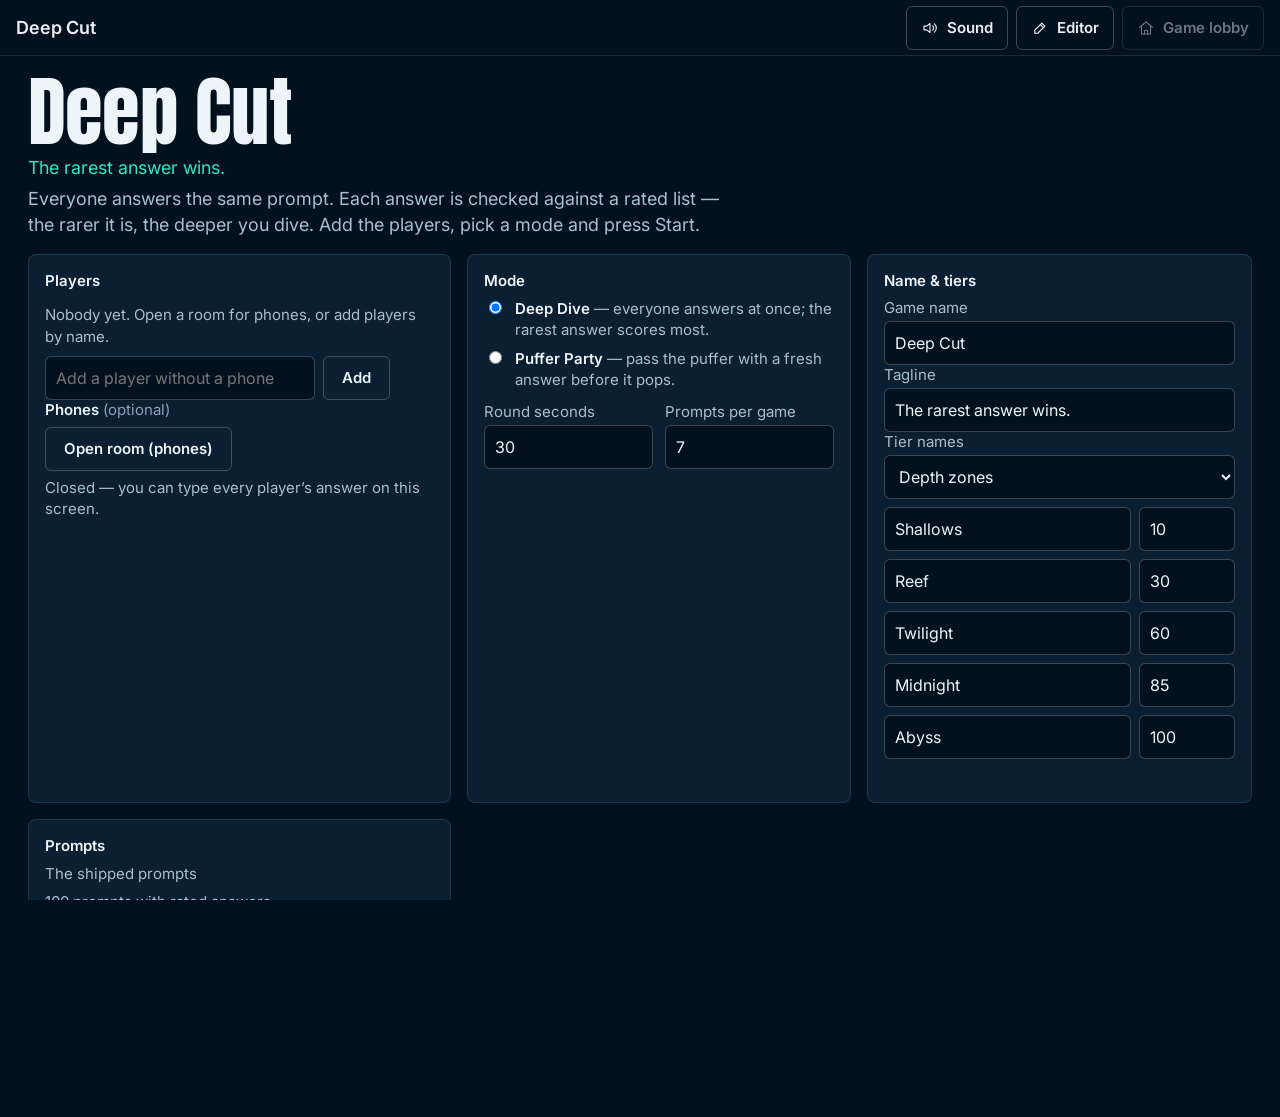
==== commit 5d1feb3d: "feat: 40-player layouts, mobile hosting, phone place/score and rated list, 40-phone stress page - ho" ====
--- a/index.html
+++ b/index.html
@@ -19,8 +19,8 @@
     <div class="kr-bar-actions gsc-toolbar-actions">
       <span id="kr-room-chip" class="kr-chip hidden"></span>
       <button id="btn-sound" class="kr-btn kr-btn-line kr-bar-btn gsc-toolbar-btn" type="button" aria-pressed="true">Sound</button>
-      <button id="btn-editor" class="kr-btn kr-btn-line kr-bar-btn gsc-toolbar-btn" type="button">Editor</button>
-      <button id="btn-game-lobby" class="kr-btn kr-btn-line kr-bar-btn gsc-toolbar-btn" type="button">Game lobby</button>
+      <button id="btn-editor" class="kr-btn kr-btn-line kr-bar-btn gsc-toolbar-btn" type="button" aria-label="Editor" title="Editor">Editor</button>
+      <button id="btn-game-lobby" class="kr-btn kr-btn-line kr-bar-btn gsc-toolbar-btn" type="button" aria-label="Game lobby" title="Game lobby">Game lobby</button>
     </div>
   </header>
 
--- a/css/kr.css
+++ b/css/kr.css
@@ -31,6 +31,7 @@
   font-family: var(--font-ui);
   font-size: 16px;
   min-height: 100vh;
+  min-height: 100dvh;
   display: flex;
   flex-direction: column;
 }
@@ -46,7 +47,7 @@
   border-bottom: 1px solid var(--kr-line);
   flex: 0 0 auto;
 }
-.kr-bar-title { margin: 0; font-size: 18px; font-weight: 600; }
+.kr-bar-title { margin: 0; font-size: 18px; font-weight: 600; min-width: 0; overflow: hidden; text-overflow: ellipsis; white-space: nowrap; }
 .kr-bar-actions { margin-left: auto; display: flex; align-items: center; gap: 8px; }
 /* Toolbar: Sound · Editor · Game lobby, icon + label, 44 px (docs/21 rule 9). */
 .kr-bar-btn { display: inline-flex; align-items: center; gap: 8px; min-height: 44px; padding: 0 14px; }
@@ -101,7 +102,7 @@
 .kr-hint { margin: 6px 0 0; color: var(--kr-dim); font-size: 15px; line-height: 1.45; }
 .kr-quiet { color: var(--kr-mute); font-weight: 400; }
 .kr-count { color: var(--kr-mute); font-weight: 400; margin-left: 4px; }
-.kr-mono { font-family: ui-monospace, "Cascadia Mono", Consolas, monospace; }
+.kr-mono { font-family: ui-monospace, "Cascadia Mono", Consolas, monospace; overflow-wrap: anywhere; word-break: break-all; }
 .kr-warn { min-height: 1.4em; }
 .kr-error {
   margin: 8px 20px 0; padding: 8px 12px; color: var(--kr-coral); font-size: 15px;
@@ -121,6 +122,7 @@
   gap: 16px;
   padding: 20px 28px;
   min-height: 0;
+  min-width: 0;
   overflow: hidden;
 }
 .kr-center { justify-content: center; align-items: center; text-align: center; }
@@ -144,8 +146,10 @@
   background: var(--kr-stage);
   border: 1px solid var(--kr-line-strong);
   border-radius: var(--kr-radius-sm);
-  min-height: 40px;
+  min-height: 44px;
   padding: 0 10px;
+  max-width: 100%;
+  min-width: 0;
 }
 .kr-field:focus-visible { outline: 2px solid var(--kr-accent); outline-offset: 1px; }
 .kr-secret { -webkit-text-security: disc; }
@@ -156,13 +160,16 @@
 .kr-setup { overflow-y: auto; }
 .kr-setup-head { display: flex; flex-direction: column; gap: 8px; }
 .kr-setup-cols { display: grid; grid-template-columns: 1.1fr 1fr 1fr; gap: 16px; }
-.kr-player-list { list-style: none; margin: 0 0 4px; padding: 0; display: flex; flex-direction: column; gap: 4px; }
+.kr-player-list {
+  list-style: none; margin: 0 0 4px; padding: 0; display: flex; flex-direction: column; gap: 4px;
+  max-height: min(44dvh, 380px); overflow-y: auto;
+}
 .kr-player {
   display: flex; align-items: center; gap: 10px; padding: 4px 0 4px 10px;
   border-bottom: 1px solid var(--kr-line);
 }
-.kr-player-name { flex: 1; font-weight: 600; }
-.kr-player-kind { color: var(--kr-mute); font-size: 15px; }
+.kr-player-name { flex: 1; min-width: 0; font-weight: 600; overflow: hidden; text-overflow: ellipsis; white-space: nowrap; }
+.kr-player-kind { color: var(--kr-mute); font-size: 15px; white-space: nowrap; }
 .kr-modes { display: flex; flex-direction: column; gap: 8px; margin-bottom: 12px; }
 .kr-mode { display: flex; gap: 10px; align-items: flex-start; font-size: 15px; color: var(--kr-dim); line-height: 1.4; }
 .kr-mode strong { color: var(--kr-ink); font-weight: 600; }
@@ -192,7 +199,11 @@
 .kr-clock-track { width: 100%; height: 4px; background: var(--kr-line); border-radius: 2px; overflow: hidden; }
 .kr-clock-bar { height: 100%; width: 100%; background: var(--kr-accent); }
 .kr-answered { margin: 0; color: var(--kr-dim); font-size: 18px; }
-.kr-chips { list-style: none; margin: 0; padding: 0; display: flex; flex-wrap: wrap; gap: 8px; }
+.kr-chips { list-style: none; margin: 0; padding: 0; display: flex; flex-wrap: wrap; align-content: flex-start; gap: 8px; flex: 0 1 auto; min-height: 0; overflow-y: auto; }
+/* Many players: a compact wrapping grid, one chip per cell, scrolling inside its own box. */
+.kr-chips.is-dense { display: grid; grid-template-columns: repeat(auto-fill, minmax(124px, 1fr)); gap: 6px; }
+.kr-chips.is-dense .kr-chip-player { min-width: 0; padding: 4px 10px; }
+.kr-chip-name, .kr-chip-state { overflow: hidden; text-overflow: ellipsis; white-space: nowrap; }
 .kr-chip-player {
   display: flex; flex-direction: column; gap: 2px; min-width: 128px; padding: 8px 12px;
   background: var(--kr-surface); border: 1px solid var(--kr-line); border-radius: var(--kr-radius);
@@ -204,7 +215,7 @@
 .kr-type { display: flex; flex-wrap: wrap; gap: 8px; align-items: center; margin-top: auto; }
 .kr-type .kr-check { margin: 0; }
 .kr-type-label { color: var(--kr-dim); font-size: 15px; }
-.kr-type-text { width: 300px; }
+.kr-type-text { width: 300px; max-width: 100%; }
 
 /* ============ Reveal ============ */
 
@@ -240,16 +251,23 @@
 .kr-groups {
   flex: 1 1 auto; list-style: none; margin: 0; padding: 0; min-height: 0;
   display: grid; grid-template-columns: repeat(4, minmax(0, 1fr)); grid-auto-rows: minmax(88px, auto);
-  gap: 10px; align-content: start; overflow: hidden;
+  gap: 10px; align-content: start; overflow-y: auto; overflow-x: hidden;
 }
 .kr-groups.is-tight { grid-auto-rows: minmax(70px, auto); }
+/* Many answers: more, smaller cards; a card with many names takes more room. */
+.kr-groups.is-dense { grid-template-columns: repeat(auto-fill, minmax(168px, 1fr)); grid-auto-rows: minmax(58px, auto); gap: 8px; }
+.kr-groups.is-dense .kr-group { padding: 6px 10px; }
+.kr-groups.is-dense .kr-group-answer { font-size: 17px; }
+.kr-groups.is-dense .kr-group-names { font-size: 14px; }
+.kr-group.is-wide { grid-column: span 2; }
+.kr-group.is-full { grid-column: 1 / -1; }
 .kr-group {
   display: flex; flex-direction: column; gap: 4px; padding: 10px 12px;
   background: var(--kr-surface); border: 1px solid var(--kr-line); border-radius: var(--kr-radius);
 }
 .kr-group-hidden { margin: auto; color: var(--kr-mute); font-size: 15px; }
 .kr-group-answer { font-size: 20px; font-weight: 600; overflow-wrap: anywhere; }
-.kr-group-names { color: var(--kr-dim); font-size: 15px; }
+.kr-group-names { color: var(--kr-dim); font-size: 15px; overflow-wrap: anywhere; }
 .kr-group-foot { display: flex; justify-content: space-between; align-items: center; margin-top: auto; }
 .kr-group-points { font-weight: 600; font-variant-numeric: tabular-nums; }
 .kr-group.is-miss .kr-group-points { color: var(--kr-coral); }
@@ -276,7 +294,7 @@
   background: var(--kr-surface); border: 1px solid var(--kr-line); border-radius: var(--kr-radius); padding: 10px 14px;
 }
 .kr-reef-strip { flex: 0 0 150px; }
-.kr-reef-full { flex: 1 1 auto; }
+.kr-reef-full { flex: 1 1 auto; min-height: 0; }
 .kr-reef-axis {
   display: flex; flex-direction: column; justify-content: space-between; padding-top: 24px;
   color: var(--kr-mute); font-size: 15px; font-variant-numeric: tabular-nums; flex: 0 0 auto; text-align: right;
@@ -299,18 +317,54 @@
 .kr-reef-full .kr-lane-water { margin-bottom: 18px; }
 .kr-reef-strip .kr-lane-water { margin-bottom: 14px; }
 
+/* Compact reef (many players, or a narrow screen): one horizontal bar per player,
+   still in seat order, so a reveal reads as bars growing and names never shuffle.
+   Names truncate (the full name is the lane's title); the depth sits at the bar's end. */
+.kr-reef.is-compact { flex-direction: column; gap: 8px; overflow-y: auto; }
+.kr-reef.is-compact .kr-reef-axis { flex-direction: row; justify-content: flex-start; padding: 0; text-align: left; font-size: 15px; }
+.kr-reef.is-compact .kr-reef-lanes {
+  display: grid; grid-template-columns: repeat(auto-fill, minmax(280px, 1fr)); gap: 4px 20px;
+  align-content: start; flex: 0 0 auto;
+}
+.kr-reef.is-compact .kr-lane { flex-direction: row; align-items: center; gap: 8px; min-height: 24px; }
+.kr-reef.is-compact .kr-lane-name { flex: 0 0 9em; text-align: left; }
+.kr-reef.is-compact .kr-lane-water {
+  flex: 1 1 auto; margin: 0 80px 0 0; height: 14px; border: 1px solid var(--kr-line); border-radius: 3px;
+}
+.kr-reef.is-compact .kr-lane-water::after { content: ""; position: absolute; left: 50%; top: 0; bottom: 0; width: 1px; background: var(--kr-line); }
+.kr-reef.is-compact .kr-lane-line {
+  left: 0; top: 0; bottom: 0; margin: 0; height: auto; min-width: 2px; width: calc(var(--d, 0) * 1%); border-radius: 2px;
+}
+.kr-reef.is-compact .kr-lane-marker {
+  left: 100%; bottom: auto; top: 50%; transform: translate(8px, -50%); padding: 0; border: 0; background: none;
+}
+.kr-reef.is-compact .kr-lane.is-lead .kr-lane-name { color: var(--kr-accent); }
+.kr-reef.is-compact .kr-lane.is-lead .kr-lane-name::before {
+  content: ""; display: inline-block; width: 0.6em; height: 0.6em; margin-right: 6px; background: currentColor;
+}
+.kr-reef-strip.is-compact { flex: 0 0 auto; max-height: 140px; }
+.kr-reef-full.is-compact { min-height: 0; }
+
 /* ============ Depth board and result ============ */
 
 .kr-depth-head { display: flex; flex-direction: column; gap: 4px; }
-.kr-standings { list-style: none; margin: 8px 0 0; padding: 0; width: min(560px, 100%); display: flex; flex-direction: column; }
+.kr-standings {
+  list-style: none; margin: 8px 0 0; padding: 0; width: min(560px, 100%); display: flex; flex-direction: column;
+  flex: 0 1 auto; min-height: 0; overflow-y: auto;
+}
 .kr-standing { display: flex; gap: 16px; align-items: baseline; padding: 8px 0; border-bottom: 1px solid var(--kr-line); }
 .kr-standing-rank { width: 2ch; color: var(--kr-mute); font-variant-numeric: tabular-nums; }
-.kr-standing-name { flex: 1; text-align: left; font-weight: 600; font-size: 18px; }
+.kr-standing-name { flex: 1; min-width: 0; text-align: left; font-weight: 600; font-size: 18px; overflow-wrap: anywhere; }
+/* The podium: the first three places are set larger; the list below scrolls inside the box. */
+.kr-standing.is-podium { padding: 10px 0; }
+.kr-standing.is-podium .kr-standing-name { font-size: 22px; }
+.kr-standing.is-winner .kr-standing-name { color: var(--kr-accent); }
+.kr-standing .kr-badge { color: var(--kr-accent); border-color: var(--kr-accent); }
 .kr-standing-value { color: var(--kr-dim); font-variant-numeric: tabular-nums; }
 
 /* ============ Puffer Party ============ */
 
-.kr-puffer { flex: 1 1 auto; min-height: 0; display: grid; grid-template-columns: minmax(0, 1.3fr) minmax(0, 1fr); gap: 20px; }
+.kr-puffer { flex: 1 1 auto; min-height: 0; display: grid; grid-template-columns: minmax(0, 1.3fr) minmax(0, 1fr); grid-template-rows: minmax(0, 1fr); gap: 20px; }
 .kr-ring {
   position: relative; min-height: 0;
   border: 1px solid var(--kr-line); border-radius: var(--kr-radius); background: var(--kr-surface);
@@ -334,7 +388,26 @@
 .kr-hearts { display: flex; gap: 4px; }
 .kr-heart { width: 10px; height: 10px; border-radius: 50%; border: 1px solid var(--kr-coral); }
 .kr-heart.is-full { background: var(--kr-coral); }
-.kr-puffer-side { display: flex; flex-direction: column; gap: 10px; min-height: 0; }
+.kr-puffer-side { display: flex; flex-direction: column; gap: 10px; min-height: 0; min-width: 0; }
+/* Many seats (or a narrow screen): the ring becomes a scrolling grid of small seats in seat order,
+   the clock and the holder pinned at the top, the holder's seat outlined and labelled. */
+.kr-ring.is-compact {
+  display: grid; grid-template-columns: repeat(auto-fill, minmax(150px, 1fr)); gap: 6px; padding: 0 8px 8px;
+  overflow-y: auto; align-content: start;
+}
+.kr-ring.is-compact .kr-ring-centre {
+  position: sticky; top: 0; left: auto; z-index: 2; grid-column: 1 / -1; transform: none; width: auto;
+  flex-direction: row; flex-wrap: wrap; justify-content: center; gap: 2px 18px; padding: 8px 0;
+  background: var(--kr-surface); border-bottom: 1px solid var(--kr-line);
+}
+.kr-ring.is-compact .kr-clock { font-size: 56px; }
+.kr-ring.is-compact .kr-seat {
+  position: static; transform: none; min-width: 0; max-width: none; flex-direction: row; flex-wrap: wrap;
+  align-items: center; justify-content: flex-start; gap: 2px 8px; padding: 4px 8px; text-align: left;
+}
+.kr-ring.is-compact .kr-seat-name { flex: 1 1 100%; }
+.kr-ring.is-compact .kr-seat-status { white-space: normal; }
+.kr-hearts { flex-wrap: wrap; }
 .kr-notice { margin: 0; min-height: 1.4em; font-size: 18px; }
 .kr-notice[data-kind="used"], .kr-notice[data-kind="invalid"], .kr-notice[data-kind="pop"] { color: var(--kr-coral); }
 .kr-notice[data-kind="pass"], .kr-notice[data-kind="heart"] { color: var(--kr-accent); }
@@ -342,7 +415,7 @@
 .kr-pending-text { margin: 0; font-weight: 600; }
 .kr-used { list-style: none; margin: 0; padding: 0; overflow-y: auto; min-height: 0; flex: 1 1 auto; display: flex; flex-direction: column; gap: 4px; }
 .kr-used-item { display: flex; gap: 10px; align-items: center; flex-wrap: wrap; padding: 4px 0; border-bottom: 1px solid var(--kr-line); }
-.kr-used-text { flex: 1; font-weight: 600; }
+.kr-used-text { flex: 1; min-width: 0; font-weight: 600; overflow-wrap: anywhere; }
 
 /* ============ Editor ============ */
 
@@ -361,7 +434,9 @@
 }
 .kr-ed-list button[aria-current="true"] { background: var(--kr-surface-2); box-shadow: inset 3px 0 0 var(--kr-accent); }
 .kr-ed-list .kr-ed-bad { color: var(--kr-coral); }
-.kr-ed-table { width: 100%; border-collapse: collapse; }
+.kr-ed-table { width: 100%; border-collapse: collapse; table-layout: fixed; }
+.kr-ed-table th:nth-child(3) { width: 10em; }   /* the tier name must never truncate */
+.kr-ed-table th:nth-child(4) { width: 6.5em; }
 .kr-ed-table th { text-align: left; font-size: 15px; font-weight: 600; color: var(--kr-dim); padding: 4px; }
 .kr-ed-table td { padding: 3px 4px; }
 .kr-ed-table .kr-field { width: 100%; }
@@ -374,16 +449,16 @@
 
 .kr-modal-backdrop {
   position: fixed; inset: 0; z-index: 80; display: grid; place-items: center; padding: 16px;
-  background: rgba(1, 6, 12, 0.8);
+  background: rgba(1, 6, 12, 0.8); overflow-y: auto;
 }
 .kr-modal {
-  width: min(500px, 100%); padding: 22px; background: var(--kr-surface);
+  width: min(500px, 100%); margin: auto; padding: 22px; background: var(--kr-surface);
   border: 1px solid var(--kr-line-strong); border-radius: var(--kr-radius);
 }
 .kr-modal-title { margin: 0 0 8px; font-size: 22px; font-weight: 600; }
 .kr-modal-body { margin: 0 0 16px; color: var(--kr-dim); line-height: 1.5; }
 .kr-splash {
-  position: fixed; inset: 0; z-index: 90; pointer-events: none;
+  position: fixed; inset: 0; z-index: 90; pointer-events: none; padding: 16px; text-align: center; overflow: hidden;
   display: flex; flex-direction: column; align-items: center; justify-content: center; gap: 10px;
   background: var(--kr-stage);
 }
@@ -396,6 +471,141 @@
   .kr-prompt { font-size: clamp(30px, 3.2vw, 44px); }
   .kr-reef-strip { flex-basis: 128px; }
   .kr-groups { grid-auto-rows: minmax(76px, auto); }
+}
+
+/* ============ Projector: the stage is exactly the window; boxes scroll inside themselves ============ */
+
+@media (min-width: 901px) and (min-height: 560px) {
+  body { height: 100vh; height: 100dvh; min-height: 0; overflow: hidden; }
+}
+@media (pointer: coarse) {
+  .kr-btn-sm { min-height: 44px; }
+}
+
+/* ============ Tablet and below: the page scrolls, columns stack ============ */
+
+@media (max-width: 1000px) {
+  .kr-setup-cols { grid-template-columns: 1fr 1fr; }
+  .kr-editor-grid { grid-template-columns: minmax(0, 1fr); }
+}
+
+@media (max-width: 900px) {
+  html { scroll-padding-bottom: 190px; }
+  #kr-main { min-height: auto; }
+  .kr-screen:not(.kr-phone) {
+    overflow: visible; flex: 1 1 auto; gap: 14px; padding: 14px 16px max(14px, env(safe-area-inset-bottom));
+  }
+  .kr-hero { font-size: clamp(40px, 13vw, 72px); overflow-wrap: anywhere; }
+  .kr-center { text-align: center; }
+  .kr-prompt { font-size: clamp(24px, 6vw, 36px); overflow-wrap: anywhere; }
+  .kr-prompt-sm { font-size: 20px; overflow-wrap: anywhere; }
+  .kr-title { font-size: 24px; }
+  .kr-btn-sm { min-height: 44px; }
+  .kr-check, .kr-mode { min-height: 44px; }
+  .kr-check input, .kr-mode input { width: 22px; height: 22px; flex: 0 0 auto; accent-color: var(--kr-accent); }
+  .kr-mode { align-items: center; }
+
+  /* The action row is the bottom bar: it stays in the flow (never over the content) and sticks to the
+     bottom of the screen; the main action takes a full line, the rest share the next lines. */
+  .kr-screen:not(.kr-phone) > .kr-actions {
+    position: sticky; bottom: 0; z-index: 6; margin: auto -16px 0; gap: 6px;
+    padding: 10px 16px max(10px, env(safe-area-inset-bottom)); background: var(--kr-stage); border-top: 1px solid var(--kr-line);
+  }
+  .kr-center > .kr-actions { margin-top: 0; align-self: stretch; }
+  .kr-screen:not(.kr-phone) > .kr-actions > .kr-btn { flex: 1 1 calc(50% - 6px); padding: 0 8px; min-width: 0; }
+  .kr-screen:not(.kr-phone) > .kr-actions > .kr-btn-primary,
+  .kr-screen:not(.kr-phone) > .kr-actions > .kr-btn-lg { flex-basis: 100%; }
+
+  /* Setup */
+  .kr-player-list { max-height: 50dvh; }
+  .kr-player { padding-left: 0; }
+
+  /* Prompt */
+  .kr-prompt-row { grid-template-columns: minmax(0, 1fr); gap: 10px; }
+  .kr-clock-box { flex-direction: row; flex-wrap: wrap; align-items: center; justify-content: space-between; gap: 4px 12px; }
+  .kr-clock { font-size: 64px; }
+  .kr-clock-track { order: 3; flex: 1 1 100%; width: auto; }
+  .kr-chips { max-height: 38dvh; }
+  .kr-type { margin-top: 0; }
+  .kr-type > .kr-field, .kr-type .kr-type-text, .kr-type > .kr-btn { flex: 1 1 100%; width: 100%; }
+  #screen-prompt .kr-list { max-height: 30dvh; }
+
+  /* Judge's review and reveal */
+  .kr-reveal-body { flex: 0 0 auto; flex-direction: column; }
+  .kr-queue { flex: 0 0 auto; }
+  .kr-queue-list { flex: 0 1 auto; max-height: 58dvh; }
+  .kr-queue-item { grid-template-columns: minmax(0, 1fr); gap: 8px; padding: 10px 0; }
+  .kr-queue-text { flex-wrap: wrap; white-space: normal; gap: 2px 10px; }
+  .kr-queue-answer { white-space: normal; overflow-wrap: anywhere; }
+  .kr-queue-who { flex: 1 1 100%; overflow-wrap: anywhere; }
+  .kr-queue-item .kr-tier-buttons { flex-wrap: wrap; }
+  .kr-queue-spacer { display: none; }
+  .kr-groups, .kr-groups.is-dense { flex: 0 1 auto; grid-template-columns: repeat(auto-fill, minmax(150px, 1fr)); max-height: 56dvh; }
+  .kr-groups.is-dense { grid-template-columns: repeat(auto-fill, minmax(140px, 1fr)); }
+  .kr-group.is-wide, .kr-group.is-full { grid-column: 1 / -1; }
+  .kr-list { flex: 0 0 auto; max-height: 40dvh; }
+  .kr-reef { padding: 8px 10px; }
+  .kr-reef-strip { flex: 0 0 auto; }
+  .kr-reef.is-compact { max-height: 40dvh; }
+  .kr-reef.is-compact .kr-reef-lanes { grid-template-columns: minmax(0, 1fr); }
+  .kr-reef.is-compact .kr-lane-name { flex-basis: 7.5em; }
+
+  /* Puffer Party */
+  .kr-puffer { grid-template-columns: minmax(0, 1fr); grid-template-rows: auto; gap: 14px; }
+  .kr-ring { min-height: 0; }
+  .kr-ring.is-compact { max-height: 42dvh; }
+  .kr-ring.is-compact .kr-clock { font-size: 44px; }
+  .kr-used { flex: 0 1 auto; max-height: 30dvh; }
+  .kr-type-text { width: 100%; }
+
+  /* Result */
+  .kr-standings { width: 100%; max-height: 52dvh; padding-right: 8px; }
+
+  /* Editor */
+  .kr-editor-bar .kr-inline { flex: 1 1 100%; }
+  .kr-editor-bar .kr-inline .kr-btn { flex: 1 1 auto; }
+  .kr-ed-list button { min-height: 44px; }
+}
+
+@media (max-width: 640px) {
+  .kr-setup-cols { grid-template-columns: minmax(0, 1fr); }
+  .kr-error { margin: 8px 16px 0; }
+  .kr-tagline, .kr-lede { font-size: 16px; }
+
+  /* Toolbar: the title stays; the buttons lose their words (their aria-labels remain) and keep their icons.
+     If title + chip + buttons still do not fit, the buttons wrap onto a second line instead of overflowing. */
+  body .kr-bar.gsc-toolbar { height: auto; min-height: 56px; flex-wrap: wrap; gap: 4px 8px; padding: 6px 12px; }
+  body .kr-bar .kr-bar-title { flex: 1 1 5em; font-size: 17px; }
+  body .kr-bar .kr-bar-actions { flex: 0 1 auto; gap: 6px; }
+  body .kr-bar .kr-chip { flex: 0 1 auto; min-width: 0; max-width: 40vw; padding: 2px 8px; font-size: 14px; overflow: hidden; text-overflow: ellipsis; white-space: nowrap; }
+  body .gsc-toolbar .kr-bar-btn { width: 44px; min-width: 44px; padding: 0; font-size: 0; gap: 0; }
+  body .gsc-toolbar .kr-bar-btn .gsc-icon { width: 22px; height: 22px; }
+
+  .kr-rules { grid-template-columns: minmax(0, 1fr) minmax(0, 1fr); }
+  .kr-tier-row { grid-template-columns: minmax(0, 1fr) 84px; }
+  .kr-clock { font-size: 56px; }
+  .kr-standing { gap: 10px; }
+
+  /* Editor: each rated answer is a small card, not a table row */
+  .kr-ed-table, .kr-ed-table tbody { display: block; }
+  .kr-ed-table thead { position: absolute; width: 1px; height: 1px; overflow: hidden; clip-path: inset(50%); }
+  .kr-ed-table tr {
+    display: grid; grid-template-columns: minmax(0, 1fr) auto; gap: 4px 8px; padding: 10px 0;
+    border-bottom: 1px solid var(--kr-line);
+  }
+  .kr-ed-table td { display: block; padding: 0; min-width: 0; }
+  .kr-ed-table td:nth-child(1), .kr-ed-table td:nth-child(2) { grid-column: 1 / -1; }
+  .kr-ed-table td:nth-child(1)::before { content: "Answer"; }
+  .kr-ed-table td:nth-child(2)::before { content: "Aliases"; }
+  .kr-ed-table td:nth-child(3)::before { content: "Tier"; }
+  .kr-ed-table td::before { display: block; margin-bottom: 2px; font-size: 14px; color: var(--kr-dim); }
+  .kr-ed-table td:nth-child(4) { align-self: end; }
+  .kr-ed-table td:nth-child(4)::before { content: ""; }
+
+  /* Modal: stacked full-width buttons */
+  .kr-modal { padding: 18px; }
+  .kr-modal .kr-actions { flex-direction: column; align-items: stretch; }
+  .kr-modal .kr-actions > .kr-btn { width: 100%; }
 }
 
 /* ============ Motion: only what carries meaning ============ */
--- a/css/kr-phone.css
+++ b/css/kr-phone.css
@@ -9,9 +9,11 @@
 body.player-mode #gsc-splash,
 body.player-mode .kr-screen:not(.kr-phone) { display: none !important; }
 
-body.player-mode { min-height: 100vh; }
-
-.kr-phone { padding: 16px; gap: 12px; overflow-y: auto; }
+/* The whole page scrolls naturally: no fixed heights, no hidden overflow (dvh-safe). */
+html:has(body.player-mode) { height: auto; overflow-y: auto; }
+body.player-mode { min-height: 100vh; min-height: 100dvh; height: auto; overflow: visible; }
+body.player-mode #kr-main { min-height: auto; min-width: 0; }
+body.player-mode .kr-phone { padding: 16px 16px max(24px, env(safe-area-inset-bottom)); gap: 12px; overflow: visible; min-height: auto; min-width: 0; flex: 1 1 0; }
 
 .kr-phone-card {
   display: flex; flex-direction: column; gap: 12px;
@@ -59,3 +61,26 @@
 }
 
 #gsc-join input, #gsc-join button { min-height: 56px; font-size: 18px; max-width: 100%; }
+
+/* ============ Place, total and the rated list ============ */
+
+.kr-phone-standing {
+  display: flex; flex-direction: column; gap: 6px; padding: 16px;
+  background: var(--kr-surface); border: 1px solid var(--kr-line-strong); border-radius: var(--kr-radius);
+}
+.kr-phone-place { margin: 0; font-family: var(--font-display); font-size: 32px; line-height: 1.1; color: var(--kr-accent); }
+.kr-phone-total { margin: 0; font-size: 18px; font-weight: 600; }
+.kr-phone-gap { margin: 0; color: var(--kr-dim); font-size: 16px; line-height: 1.4; }
+
+.kr-phone-ratedbtn { min-height: 56px; width: 100%; font-size: 18px; }
+.kr-rated { display: flex; flex-direction: column; gap: 4px; padding-bottom: 8px; scroll-margin-top: 8px; }
+.kr-rated-tier { margin: 12px 0 0; font-size: 18px; font-weight: 700; color: var(--kr-accent); }
+.kr-rated-list { list-style: none; margin: 0; padding: 0; display: flex; flex-direction: column; gap: 4px; }
+.kr-rated-item {
+  display: flex; flex-wrap: wrap; align-items: center; justify-content: space-between; gap: 4px 10px;
+  min-height: 48px; padding: 8px 12px; font-size: 17px;
+  background: var(--kr-surface); border: 1px solid var(--kr-line); border-radius: var(--kr-radius-sm);
+}
+.kr-rated-item.is-mine { border-color: var(--kr-accent); border-width: 2px; font-weight: 700; }
+.kr-rated-text { overflow-wrap: anywhere; min-width: 0; }
+.kr-rated-tag { font-size: 14px; font-weight: 600; color: var(--kr-accent); }
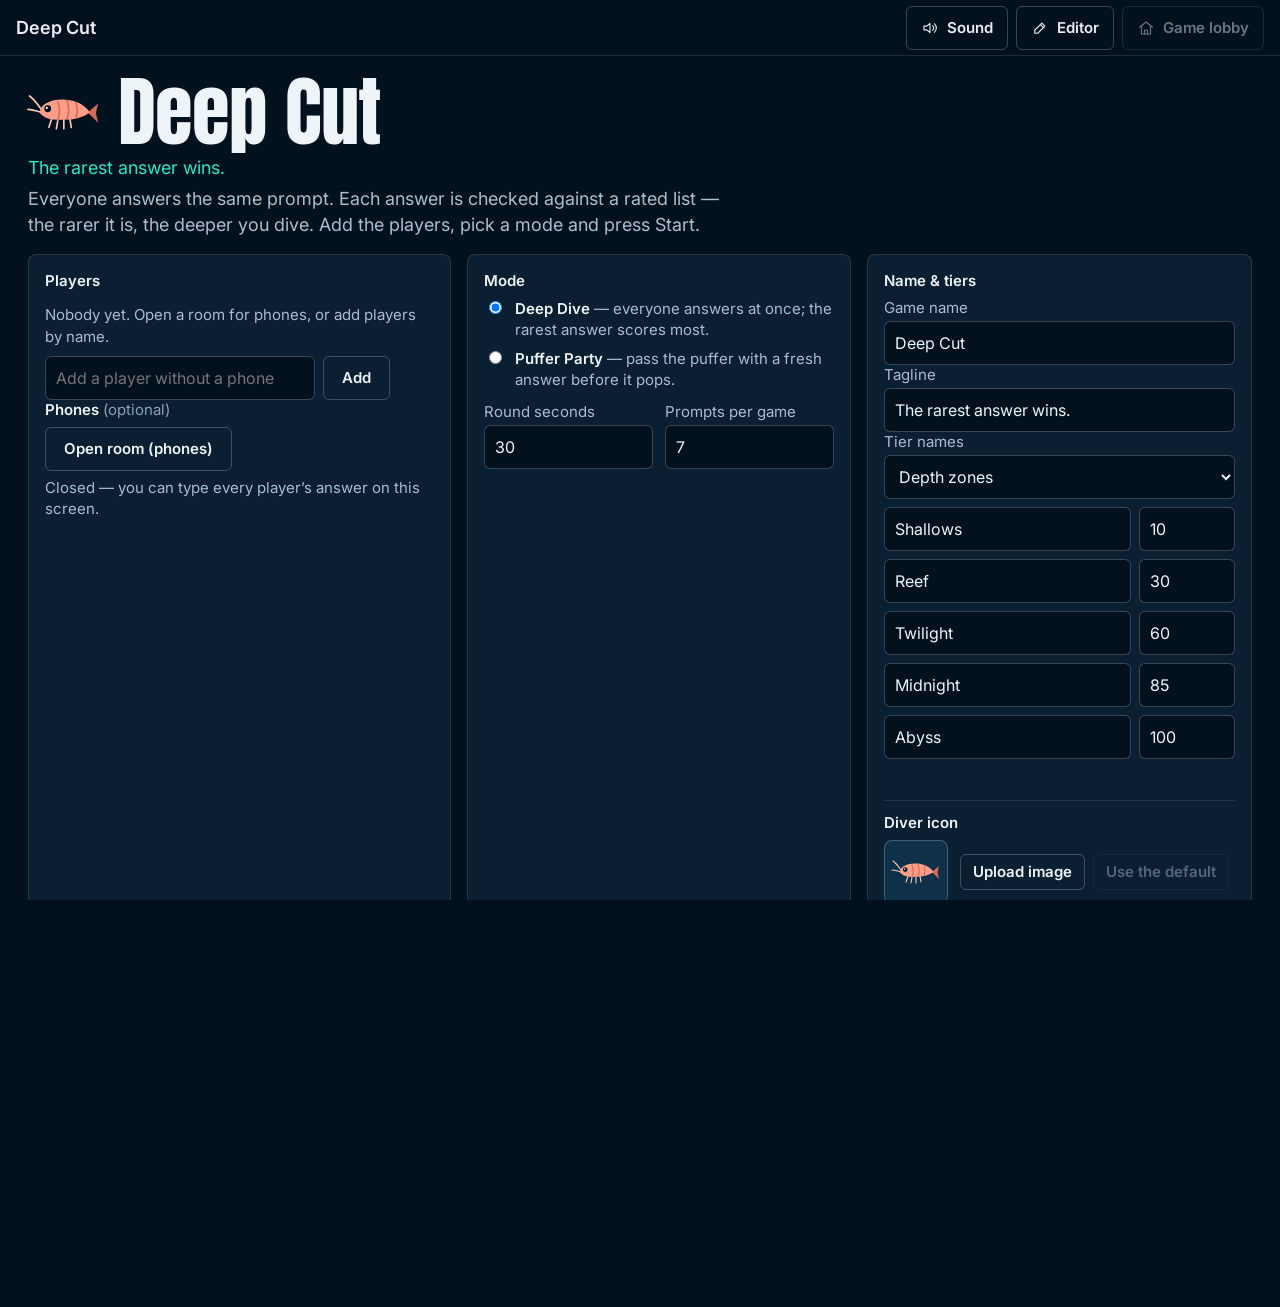
==== commit e8e9a75a: "feat: sinking diver animation, host-uploaded icon, ocean-zone reef and charm pass - original SVG kri" ====
--- a/index.html
+++ b/index.html
@@ -11,6 +11,7 @@
   <link rel="stylesheet" href="shared/theme.css">
   <link rel="stylesheet" href="css/kr.css">
   <link rel="stylesheet" href="css/kr-phone.css">
+  <link rel="stylesheet" href="css/kr-diver.css">
 </head>
 <body data-gsc-game="krillion">
 
@@ -31,7 +32,10 @@
     <!-- ===================== Setup ===================== -->
     <section id="screen-setup" class="kr-screen kr-setup">
       <div class="kr-setup-head">
-        <h2 id="kr-hero" class="kr-hero">Deep Cut</h2>
+        <div class="kr-hero-row">
+          <span id="kr-hero-mark" class="kr-hero-mark" aria-hidden="true"></span>
+          <h2 id="kr-hero" class="kr-hero">Deep Cut</h2>
+        </div>
         <p id="kr-tagline" class="kr-tagline"></p>
         <p class="kr-lede">Everyone answers the same prompt. Each answer is checked against a rated list &mdash;
           the rarer it is, the deeper you dive. Add the players, pick a mode and press Start.</p>
@@ -84,6 +88,18 @@
             <select id="kr-set-preset" class="kr-field"></select></label>
           <div id="kr-set-tiers" class="kr-tier-rows" role="group" aria-label="Tier names and points"></div>
           <p id="kr-names-warn" class="kr-hint kr-warn" role="status"></p>
+          <div class="kr-icon-pick" role="group" aria-labelledby="kr-icon-label">
+            <h4 id="kr-icon-label" class="kr-label">Diver icon</h4>
+            <div class="kr-icon-row">
+              <span id="kr-icon-preview" class="kr-icon-preview"></span>
+              <div class="kr-icon-actions">
+                <button id="btn-icon-upload" class="kr-btn kr-btn-line kr-btn-sm" type="button">Upload image</button>
+                <button id="btn-icon-default" class="kr-btn kr-btn-quiet kr-btn-sm" type="button">Use the default</button>
+                <input id="kr-icon-file" class="visually-hidden" type="file" accept="image/png,image/jpeg,image/webp,image/gif" aria-label="Diver icon picture" tabindex="-1">
+              </div>
+            </div>
+            <p id="kr-icon-msg" class="kr-hint" role="status">Everyone dives as the krill, unless you upload a picture (PNG, JPEG, WebP or GIF; it is shrunk to 96&nbsp;&times;&nbsp;96).</p>
+          </div>
         </div>
 
         <div class="kr-panel">
@@ -160,6 +176,7 @@
         <p id="kr-reveal-text" class="kr-prompt-sm">&nbsp;</p>
         <p id="kr-reveal-state" class="kr-meta" role="status" aria-live="polite">&nbsp;</p>
         <p id="kr-tally" class="kr-tally">&nbsp;</p>
+        <p id="kr-quip" class="kr-quip"></p>
       </div>
       <div class="kr-reveal-body">
         <section id="kr-queue-box" class="kr-queue hidden" aria-label="Judge's review">
@@ -187,6 +204,7 @@
         <h2 id="kr-depth-title" class="kr-title">Depth board</h2>
         <p id="kr-depth-sub" class="kr-meta">&nbsp;</p>
         <p id="kr-depth-tally" class="kr-tally">&nbsp;</p>
+        <p id="kr-depth-quip" class="kr-quip"></p>
       </div>
       <div id="kr-depth-reef" class="kr-reef kr-reef-full" aria-label="Depth board" aria-live="polite"></div>
       <div class="kr-actions">
@@ -234,6 +252,7 @@
 
     <!-- ===================== Result ===================== -->
     <section id="screen-result" class="kr-screen kr-center hidden">
+      <span id="kr-result-diver" class="kr-result-diver" aria-hidden="true"></span>
       <p id="kr-result-kicker" class="kr-meta">&nbsp;</p>
       <h2 id="kr-winner" class="kr-hero">&nbsp;</h2>
       <p id="kr-winner-sub" class="kr-lede">&nbsp;</p>
@@ -333,6 +352,7 @@
 
   <!-- ============ Title card (standalone only; the hub shows its own) ============ -->
   <div id="gsc-splash" class="kr-splash hidden" role="status" aria-live="polite">
+    <span id="gsc-splash-mark" class="kr-splash-mark" aria-hidden="true"></span>
     <p id="gsc-splash-title" class="kr-hero"></p>
     <p id="gsc-splash-sub" class="kr-lede"></p>
   </div>
@@ -347,10 +367,12 @@
   <script src="js/kr-content.js"></script>
   <script src="js/kr-select.js"></script>
   <script src="js/kr-core.js"></script>
+  <script src="js/kr-flavour.js"></script>
   <script src="js/data.js"></script>
   <script src="js/kr-sound.js"></script>
   <script src="js/kr-clock.js"></script>
   <script src="js/kr-view.js"></script>
+  <script src="js/kr-diver.js"></script>
   <script src="js/kr-party.js"></script>
   <script src="js/kr-app.js"></script>
   <script src="js/kr-editor.js"></script>
--- a/css/kr-diver.css
+++ b/css/kr-diver.css
@@ -0,0 +1,187 @@
+/* ============================================================
+   Deep Cut — the diver, the sea and its zones.
+   Loads after kr.css and refines the reef: solid depth-zone
+   bands (sunlight to the trenches, no gradients), a milestone
+   ruler, and the creature that rides the end of each depth line.
+   Every animation sits in the reduced-motion block at the end;
+   without it, every diver is drawn straight at its depth.
+   ============================================================ */
+
+:root {
+  --kr-zone-sunlight: #134159;
+  --kr-zone-twilight: #0e3049;
+  --kr-zone-midnight: #0a2238;
+  --kr-zone-abyss: #071829;
+  --kr-zone-trenches: #040e1a;
+  --kr-krill: #ff9e88;
+  --kr-krill-deep: #d46a58;
+  --kr-krill-pale: #ffc9bb;
+  --kr-bubble: rgba(205, 240, 255, 0.75);
+}
+
+/* ============ The creature ============ */
+
+.kr-diver {
+  --ds: 28px;
+  display: inline-block; position: relative; flex: 0 0 auto;
+  width: var(--ds); height: var(--ds); pointer-events: none;
+}
+.kr-diver-body { display: flex; align-items: center; justify-content: center; width: 100%; height: 100%; }
+.kr-krill { width: 100%; height: auto; overflow: visible; }
+.kr-krill-body { fill: var(--kr-krill); }
+.kr-krill-tail { fill: var(--kr-krill-deep); }
+.kr-krill-bands { fill: none; stroke: var(--kr-krill-deep); stroke-width: 1.1; stroke-linecap: round; }
+.kr-krill-feeler, .kr-krill-legs { fill: none; stroke: var(--kr-krill-pale); stroke-width: 1.1; stroke-linecap: round; }
+.kr-krill-eye { fill: var(--kr-stage); }
+.kr-krill-glint { fill: #ffffff; }
+.kr-diver-img { display: block; width: 100%; height: 100%; object-fit: contain; border-radius: 4px; }
+.kr-bubble {
+  position: absolute; left: 50%; top: 20%; width: 6px; height: 6px; margin-left: -3px;
+  border: 1.5px solid var(--kr-bubble); border-radius: 50%; opacity: 0;
+}
+
+/* ============ Zone bands (inside every lane's water, or every bar) ============ */
+
+.kr-zones { position: absolute; inset: 0; overflow: hidden; z-index: 0; }
+.kr-zone { position: absolute; left: 0; right: 0; }
+.kr-zone + .kr-zone { border-top: 1px dashed rgba(255, 255, 255, 0.14); }
+.kr-zone-sunlight { background: var(--kr-zone-sunlight); }
+.kr-zone-twilight { background: var(--kr-zone-twilight); }
+.kr-zone-midnight { background: var(--kr-zone-midnight); }
+.kr-zone-abyss { background: var(--kr-zone-abyss); }
+.kr-zone-trenches { background: var(--kr-zone-trenches); }
+
+/* ============ Vertical lanes: the diver rides the end of the line, its depth just below ============ */
+
+.kr-reef .kr-lane-name { line-height: 20px; height: 20px; }
+.kr-reef .kr-lane-water { border-top: 0; border-radius: 4px 4px 2px 2px; }
+.kr-reef .kr-lane-line { z-index: 1; background: rgba(255, 255, 255, 0.32); }
+.kr-lane-diver { position: absolute; left: 50%; top: 100%; margin: calc(var(--ds) / -2) 0 0 calc(var(--ds) / -2); z-index: 2; }
+.kr-reef .kr-lane-marker { top: calc(100% + 13px); bottom: auto; z-index: 2; }
+.kr-reef-strip { flex-basis: 184px; }
+.kr-reef-strip .kr-lane-water { margin-bottom: 34px; }
+.kr-reef-full .kr-lane-water { margin-bottom: 38px; }
+.kr-reef-full .kr-lane-diver { --ds: 36px; }
+.kr-reef-full .kr-lane-marker { top: calc(100% + 17px); }
+.kr-lane.is-lead .kr-lane-diver::before {
+  content: ""; position: absolute; inset: -4px; border: 2px solid var(--kr-accent); border-radius: 50%;
+}
+
+/* The ruler: 0 m, the zone milestones that fit, and the bottom of the scale, aligned with the water. */
+.kr-reef .kr-reef-axis { display: flex; flex-direction: column; padding: 0; min-width: 4.4em; }
+.kr-reef-ruler { position: relative; flex: 1 1 auto; margin: 40px 0 34px; }
+.kr-reef-full .kr-reef-ruler { margin-bottom: 38px; }
+.kr-ruler-mark { position: absolute; right: 0; transform: translateY(-50%); white-space: nowrap; line-height: 1.2; }
+.kr-ruler-mark.is-zone { font-size: 14px; color: var(--kr-dim); }
+.kr-ruler-mark:first-child { transform: none; }
+.kr-ruler-mark.is-end { transform: translateY(-100%); }
+
+/* ============ Compact bars: the diver glides along the bar ============ */
+
+.kr-reef.is-compact .kr-lane { min-height: 28px; }
+.kr-reef.is-compact .kr-lane-water { margin-right: 108px; border-radius: 3px; }
+.kr-reef.is-compact .kr-lane-water::after { display: none; }
+.kr-reef.is-compact .kr-zone { top: 0; bottom: 0; left: auto; right: auto; }
+.kr-reef.is-compact .kr-zone + .kr-zone { border-top: 0; border-left: 1px dashed rgba(255, 255, 255, 0.2); }
+.kr-reef.is-compact .kr-lane-diver { --ds: 24px; left: 100%; top: 50%; }
+.kr-reef.is-compact .kr-lane-marker { top: 50%; transform: translate(18px, -50%); }
+.kr-reef.is-compact .kr-lane.is-lead .kr-lane-diver::before { inset: -3px; }
+
+/* ============ Setup: the hero mark and the diver icon picker ============ */
+
+.kr-hero-row { display: flex; align-items: center; gap: 18px; min-width: 0; }
+.kr-hero-row .kr-hero { min-width: 0; }
+.kr-hero-mark { display: flex; flex: 0 0 auto; }
+.kr-diver-hero { --ds: clamp(52px, 5.6vw, 88px); }
+.kr-icon-pick { margin-top: 14px; padding-top: 12px; border-top: 1px solid var(--kr-line); }
+.kr-icon-row { display: flex; align-items: center; gap: 12px; min-width: 0; }
+.kr-icon-preview {
+  display: flex; align-items: center; justify-content: center; flex: 0 0 auto; width: 64px; height: 64px;
+  background: var(--kr-zone-twilight); border: 1px solid var(--kr-line-strong); border-radius: var(--kr-radius);
+}
+.kr-diver-preview { --ds: 48px; }
+.kr-icon-actions { display: flex; flex-wrap: wrap; gap: 8px; min-width: 0; }
+.kr-warn-text { color: var(--kr-coral); }
+
+/* ============ A line of personality on the reveal and the depth board ============ */
+
+.kr-quip { margin: 0; font-size: 17px; font-style: italic; color: var(--kr-dim); line-height: 1.35; }
+.kr-quip:empty { display: none; }
+
+/* ============ Result, Puffer seats, splash ============ */
+
+.kr-result-diver { display: block; }
+.kr-diver-result { --ds: 72px; }
+.kr-standing-diver { --ds: 24px; align-self: center; }
+.kr-seat-diver { --ds: 22px; }
+.kr-ring.is-compact .kr-seat-diver { order: -1; }
+.kr-splash-mark { display: block; }
+.kr-diver-splash { --ds: 96px; }
+
+/* ============ Phone: the depth gauge on the standing card ============ */
+
+.kr-phone-standing.has-gauge { flex-direction: row; align-items: stretch; gap: 14px; }
+.kr-phone-standing-text { display: flex; flex-direction: column; gap: 6px; flex: 1 1 auto; min-width: 0; }
+.kr-gauge {
+  position: relative; flex: 0 0 48px; display: flex; flex-direction: column; min-height: 168px;
+  border: 1px solid var(--kr-line-strong); border-radius: var(--kr-radius-sm);
+}
+.kr-gauge-band { flex: 1 1 0; }
+.kr-gauge-band + .kr-gauge-band { border-top: 1px dashed rgba(255, 255, 255, 0.16); }
+.kr-gauge-diver { --ds: 34px; position: absolute; left: 50%; margin: calc(var(--ds) / -2) 0 0 calc(var(--ds) / -2); z-index: 1; }
+.kr-phone-zone, .kr-phone-quip { margin: 0; font-size: 16px; font-style: italic; color: var(--kr-dim); line-height: 1.4; }
+
+@media (max-height: 700px) {
+  .kr-reef-strip { flex-basis: 160px; }
+}
+
+@media (max-width: 900px) {
+  .kr-reef-strip { flex-basis: auto; }
+  .kr-hero-row { gap: 12px; }
+  .kr-diver-hero { --ds: clamp(40px, 11vw, 60px); }
+}
+
+/* ============ Motion: the sink, the sway, the bob and the bubbles ============ */
+
+@media (prefers-reduced-motion: no-preference) {
+  .kr-lane-line {
+    transition: height 1400ms cubic-bezier(0.33, 0, 0.2, 1), width 1400ms cubic-bezier(0.33, 0, 0.2, 1);
+  }
+  .kr-gauge-diver { transition: top 1400ms cubic-bezier(0.33, 0, 0.2, 1); }
+  .kr-diver.is-sinking { animation: kr-sway 1400ms ease-in-out; }
+  .kr-diver.is-settled .kr-diver-body { animation: kr-bob 700ms ease-out; }
+  .kr-diver.is-cheer .kr-diver-body { animation: kr-cheer 1500ms cubic-bezier(0.22, 1, 0.36, 1) both; }
+  .kr-diver.is-pop .kr-diver-body { animation: kr-puff 650ms ease-out; }
+  .kr-splash-mark .kr-diver-body { animation: kr-cheer 1100ms cubic-bezier(0.22, 1, 0.36, 1) both; }
+  .kr-bubble { animation: kr-rise 1500ms ease-out both; animation-delay: calc(var(--i, 0) * 200ms); }
+
+  @keyframes kr-sway {
+    0% { transform: none; }
+    25% { transform: translateX(-3px) rotate(-9deg); }
+    50% { transform: translateX(3px) rotate(7deg); }
+    75% { transform: translateX(-2px) rotate(-4deg); }
+    100% { transform: none; }
+  }
+  @keyframes kr-bob {
+    0% { transform: none; }
+    40% { transform: translateY(-3px); }
+    100% { transform: none; }
+  }
+  @keyframes kr-cheer {
+    0% { opacity: 0; transform: translateY(-36px) rotate(-18deg); }
+    55% { opacity: 1; transform: translateY(5px) rotate(6deg); }
+    75% { transform: translateY(-3px) rotate(-3deg); }
+    100% { opacity: 1; transform: none; }
+  }
+  @keyframes kr-puff {
+    0% { transform: none; }
+    35% { transform: scale(1.45); }
+    70% { transform: scale(0.88); }
+    100% { transform: none; }
+  }
+  @keyframes kr-rise {
+    0% { opacity: 0; transform: translate(var(--x, 0), 0) scale(0.6); }
+    20% { opacity: 0.9; }
+    100% { opacity: 0; transform: translate(calc(var(--x, 0) * 1.8), -38px) scale(1.1); }
+  }
+}
